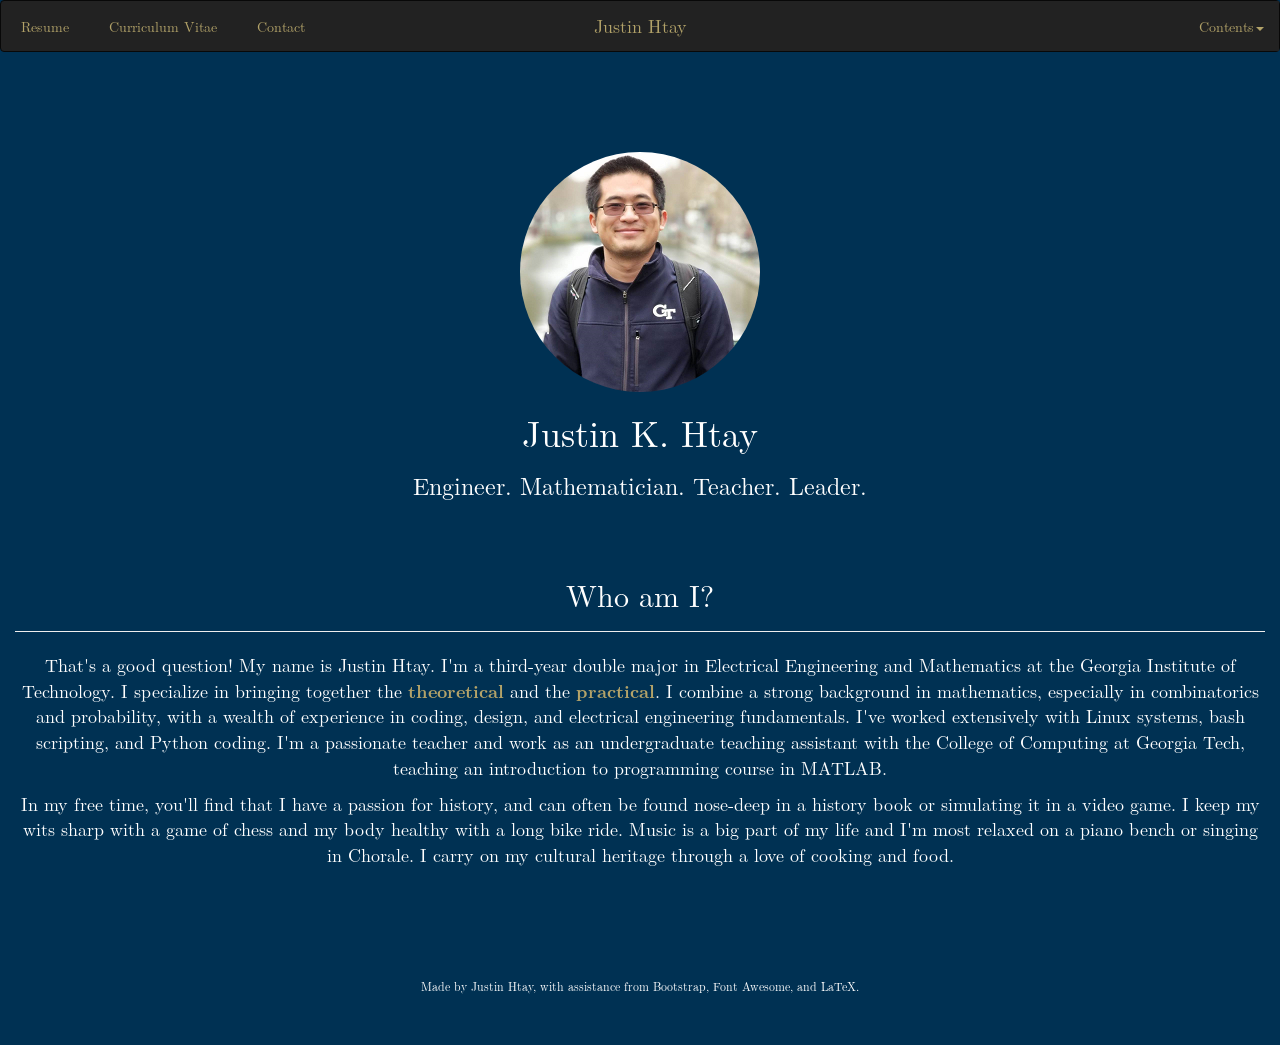
==== index.html @ e87b3625 "Added navigation menu" ====
<!DOCTYPE html>
 <html lang="en">

<head>
    <meta charset="utf-8">
    <title>Justin Htay</title>    
    
    <!-- Load Bootstrap -->
    <!-- Latest compiled and minified CSS -->
    <link rel="stylesheet" href="https://maxcdn.bootstrapcdn.com/bootstrap/3.3.7/css/bootstrap.min.css">
    
    <!-- jQuery library -->
    <script src="https://ajax.googleapis.com/ajax/libs/jquery/3.3.1/jquery.min.js"></script>
    
    <!-- Latest compiled JavaScript -->
    <script src="https://maxcdn.bootstrapcdn.com/bootstrap/3.3.7/js/bootstrap.min.js"></script>
    
    <!-- LaTeX fonts -->
    <link rel="stylesheet" type="text/css" href="./resources/css/font.css">

    <!-- CSS stylings -->
    <link rel="stylesheet" type="text/css" href="./resources/css/styles.css">
    
    <!-- Font Awesome-->
    <link rel="stylesheet" href="https://use.fontawesome.com/releases/v5.2.0/css/all.css" integrity="sha384-hWVjflwFxL6sNzntih27bfxkr27PmbbK/iSvJ+a4+0owXq79v+lsFkW54bOGbiDQ" crossorigin="anonymous">


</head>

<body>
    <!-- Navbar -->
    <nav class="navbar navbar-inverse">
        <div class="container-fluid-nav">
            <div class="navbar-header">
                <a target="_blank" class="navbar-brand">Justin Htay</a>
                <ul class="nav navbar-nav navbar-left list-inline">
                    <li><a target="_blank" class="navtext" href="./resources/files/Justin_Htay_Resume.pdf">Resume</a></li>
                    <li><a target="_blank" class="navtext" href="./resources/files/Justin_Htay_CV.pdf">Curriculum Vitae</a></li>
                    <li><a target="_blank" class="navtext" href="mailto:justinhtay@gmail.com">Contact</a></li>
                </ul> 
            </div>
            <!--
            <ul class="nav navbar-nav navbar-right list-inline">
                <li><a target="_blank" class="navtext" href="https://linkedin.com/in/justinhtay"><i class="fab fa-linkedin fa-lg" style="color: #0077B5"></i></a></li>
                <li><a target="_blank" class="navtext" href="https://github.com/justinhtay"><i class="fab fa-github-square fa-lg"></i></a></li>
            </ul> 
            -->
            <div class="collapse navbar-collapse navbar-right">
                <ul class="nav navbar-nav">
                    <li class="dropdown">
                        <a style="color:#B3A369; background-color: #222;" class="dropdown-toggle menu-text" data-toggle="dropdown" role="button" aria-haspopup="true" aria-expanded="false">Contents<span class="caret"></span></a>
                        <ul class="dropdown-menu menu-text" id="menu">
                            <li><a ref="#intro" data-toggle="collapse" data-target="menu">About Me</a></li>
                        </ul>
                    </li>
                </ul>
            </div>
        </div>
    </nav>

    <!-- Header -->
    <div class="container-fluid header text-center" id="top">
        <img src="./resources/images/justinHtay.png" class="img-responsive img-circle" style="display:inline" alt="profilePic" />
        <h1>Justin K. Htay</h1>
        <h3>Engineer. Mathematician. Teacher. Leader.</h3>
    </div>

    <div class="container-fluid intro text-center resume-section" id="intro">
        <h2>Who am I?</h2>
        <hr/>
        <p>
        That's a good question! My name is Justin Htay. I'm a third-year double major in Electrical Engineering and Mathematics at the Georgia Institute of Technology. I specialize in bringing together the <b>theoretical</b> and the <b>practical</b>. I combine a strong background in mathematics, especially in combinatorics and probability, with a wealth of experience in coding, design, and electrical engineering fundamentals. I've worked extensively with Linux systems, bash scripting, and Python coding. I'm a passionate teacher and work as an undergraduate teaching assistant with the College of Computing at Georgia Tech, teaching an introduction to programming course in MATLAB.
        </p>
        <p>
            In my free time, you'll find that I have a passion for history, and can often be found nose-deep in a history book or simulating it in a video game. I keep my wits sharp with a game of chess and my body healthy with a long bike ride. Music is a big part of my life and I'm most relaxed on a piano bench or singing in Chorale. I carry on my cultural heritage through a love of cooking and food. 
        </p>
    </div>

    <!-- Work Experience -->
    <!--
    <div class="container-fluid text-center resume-section color-2">
        <h2> Where have I worked? </h2>
        <hr/>
        <div class="row">
            <div class="col-md-4">
                <img src="./resources/images/GTRI.png" class="img-responsive" style="display:inline" alt="GTRIpic" />
            </div>
            <div class="col-md-4">
                <img src="./resources/images/GT.png" class="img-responsive" style="display:inline" alt="GTpic" />
            </div>
        </div>
    </div>
    --> 
    <!-- Footer -->
    <div class="container-fluid footer">
       <footer class="container-fluid content text-center small">
           Made by Justin Htay, with assistance from Bootstrap, Font Awesome, and LaTeX.
       </footer>
    </div>

</body>

</html>
---- resources/css/font.css ----
@font-face {
    font-family: "Latin Modern";
    src: url(fonts/lmroman10-italic.otf);
    font-style: italic, oblique;
}
@font-face {
    font-family: "Latin Modern";
    src: url(fonts/lmroman10-bolditalic.otf);
    font-weight: bold;
    font-style: italic, oblique;
}
@font-face {
    font-family: "Latin Modern";
    src: url(fonts/lmroman10-regular.otf);
    font-style: normal;
}
@font-face {
    font-family: "Latin Modern";
    src: url(fonts/lmroman10-bold.otf);
    font-weight: bold;
    font-style: normal;
}
body {
    font-family: "Latin Modern";
    font-style: normal;
}
---- resources/css/styles.css ----
html {
    overflow-y: scroll;
}

body {
    color: white;
    background-color: #003153; /*Prussian Blue*/
}
p {
    font-size: 18px;
}
b {
    color: #B3A369; /*Tech Gold*/
}

.nav.navbar-nav.navbar-left li a {
    color: #B3A369; /*Tech Gold*/
}
.navbar-inverse .navbar-brand {
    color: #B3A369; /*Tech Gold*/
}
.navbar-inverse {
    margin-bottom: 100px;
}
.navbar-brand {
    position: absolute;
    width: 100%;
    left: 0;
    text-align: center;
    margin: 0 auto;
}
.menu-text,
.menu-text > span,
.menu-text > li > a {
    color: #B3A369; /*Tech Gold*/
    background-color: #222;
}
.menu-text > li > a:hover {
    color: #B3A369; /*Tech Gold*/
    background-color: #222;
    text-shadow:2px 2px 20px white;
}
.footer {
   margin:50px;
}
.header {
   margin:50px;
}
.resume-section {
    margin-bottom:100px;
}
.color-1 {
    background-color:#003153;
}
.color-2 {
    background-color:#6a4899;
}
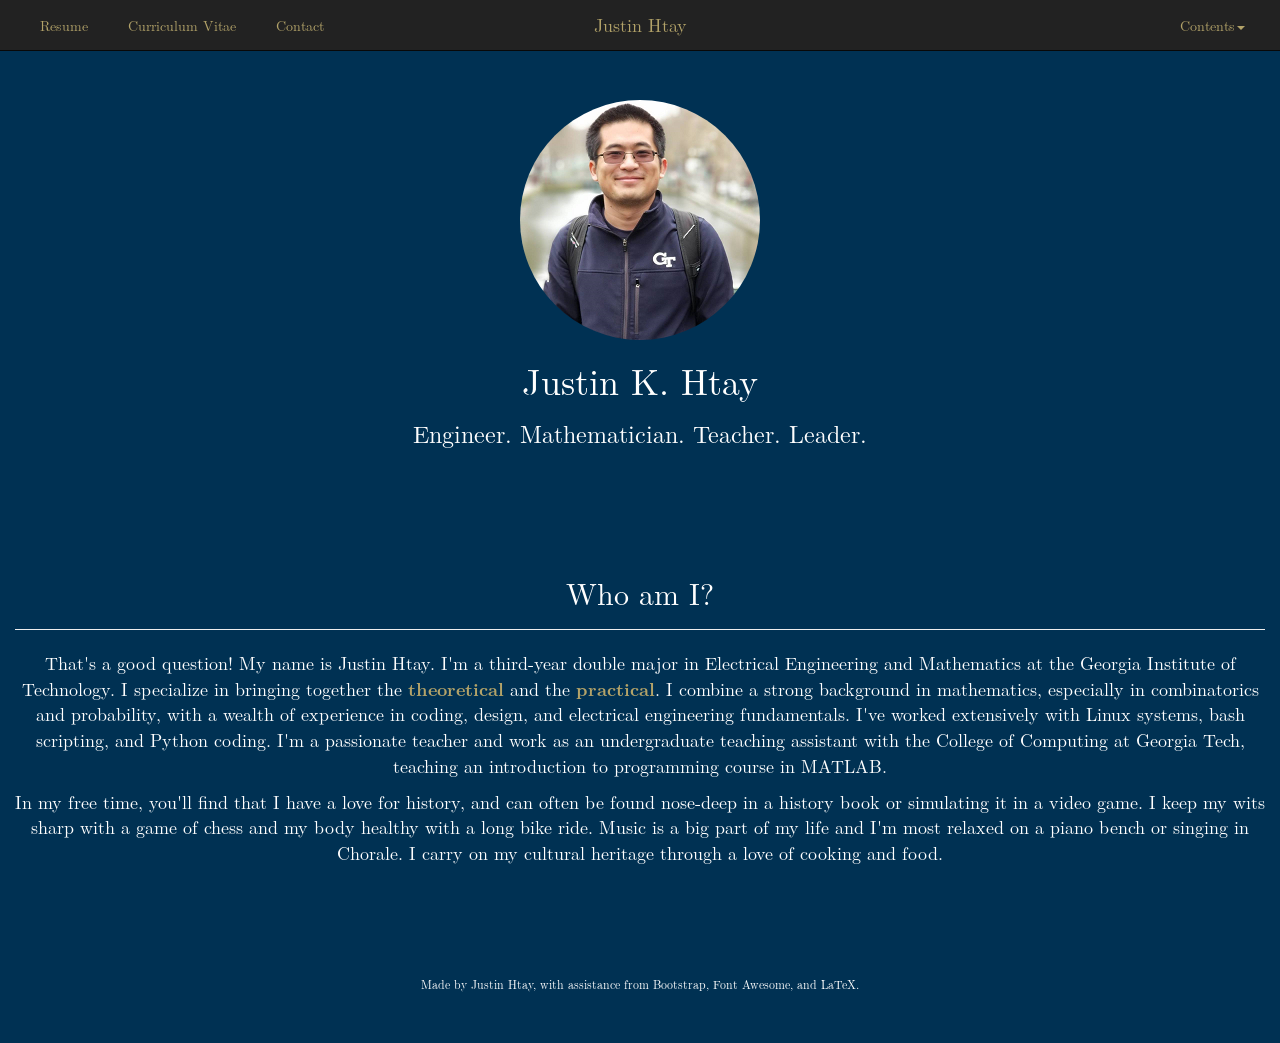
==== commit 418248f6: "Fixed alignment" ====
--- a/index.html
+++ b/index.html
@@ -29,11 +29,11 @@
 
 <body>
     <!-- Navbar -->
-    <nav class="navbar navbar-inverse">
+    <nav class="navbar-fixed-top navbar navbar-inverse">
         <div class="container-fluid-nav">
             <div class="navbar-header">
                 <a target="_blank" class="navbar-brand">Justin Htay</a>
-                <ul class="nav navbar-nav navbar-left list-inline">
+                <ul class="nav navbar-nav navbar-left list-inline" style="margin-left:20px;">
                     <li><a target="_blank" class="navtext" href="./resources/files/Justin_Htay_Resume.pdf">Resume</a></li>
                     <li><a target="_blank" class="navtext" href="./resources/files/Justin_Htay_CV.pdf">Curriculum Vitae</a></li>
                     <li><a target="_blank" class="navtext" href="mailto:justinhtay@gmail.com">Contact</a></li>
@@ -45,11 +45,11 @@
                 <li><a target="_blank" class="navtext" href="https://github.com/justinhtay"><i class="fab fa-github-square fa-lg"></i></a></li>
             </ul> 
             -->
-            <div class="collapse navbar-collapse navbar-right">
+            <div class="collapse navbar-collapse navbar-right" style="margin-right:20px;">
                 <ul class="nav navbar-nav">
                     <li class="dropdown">
                         <a style="color:#B3A369; background-color: #222;" class="dropdown-toggle menu-text" data-toggle="dropdown" role="button" aria-haspopup="true" aria-expanded="false">Contents<span class="caret"></span></a>
-                        <ul class="dropdown-menu menu-text" id="menu">
+                        <ul class="dropdown-menu-left dropdown-menu menu-text" id="menu">
                             <li><a ref="#intro" data-toggle="collapse" data-target="menu">About Me</a></li>
                         </ul>
                     </li>
@@ -72,7 +72,7 @@
         That's a good question! My name is Justin Htay. I'm a third-year double major in Electrical Engineering and Mathematics at the Georgia Institute of Technology. I specialize in bringing together the <b>theoretical</b> and the <b>practical</b>. I combine a strong background in mathematics, especially in combinatorics and probability, with a wealth of experience in coding, design, and electrical engineering fundamentals. I've worked extensively with Linux systems, bash scripting, and Python coding. I'm a passionate teacher and work as an undergraduate teaching assistant with the College of Computing at Georgia Tech, teaching an introduction to programming course in MATLAB.
         </p>
         <p>
-            In my free time, you'll find that I have a passion for history, and can often be found nose-deep in a history book or simulating it in a video game. I keep my wits sharp with a game of chess and my body healthy with a long bike ride. Music is a big part of my life and I'm most relaxed on a piano bench or singing in Chorale. I carry on my cultural heritage through a love of cooking and food. 
+            In my free time, you'll find that I have a love for history, and can often be found nose-deep in a history book or simulating it in a video game. I keep my wits sharp with a game of chess and my body healthy with a long bike ride. Music is a big part of my life and I'm most relaxed on a piano bench or singing in Chorale. I carry on my cultural heritage through a love of cooking and food. 
         </p>
     </div>
 
--- a/resources/css/styles.css
+++ b/resources/css/styles.css
@@ -1,7 +1,3 @@
-html {
-    overflow-y: scroll;
-}
-
 body {
     color: white;
     background-color: #003153; /*Prussian Blue*/
@@ -12,15 +8,11 @@
 b {
     color: #B3A369; /*Tech Gold*/
 }
-
 .nav.navbar-nav.navbar-left li a {
     color: #B3A369; /*Tech Gold*/
 }
 .navbar-inverse .navbar-brand {
     color: #B3A369; /*Tech Gold*/
-}
-.navbar-inverse {
-    margin-bottom: 100px;
 }
 .navbar-brand {
     position: absolute;
@@ -44,7 +36,7 @@
    margin:50px;
 }
 .header {
-   margin:50px;
+   margin:100px;
 }
 .resume-section {
     margin-bottom:100px;
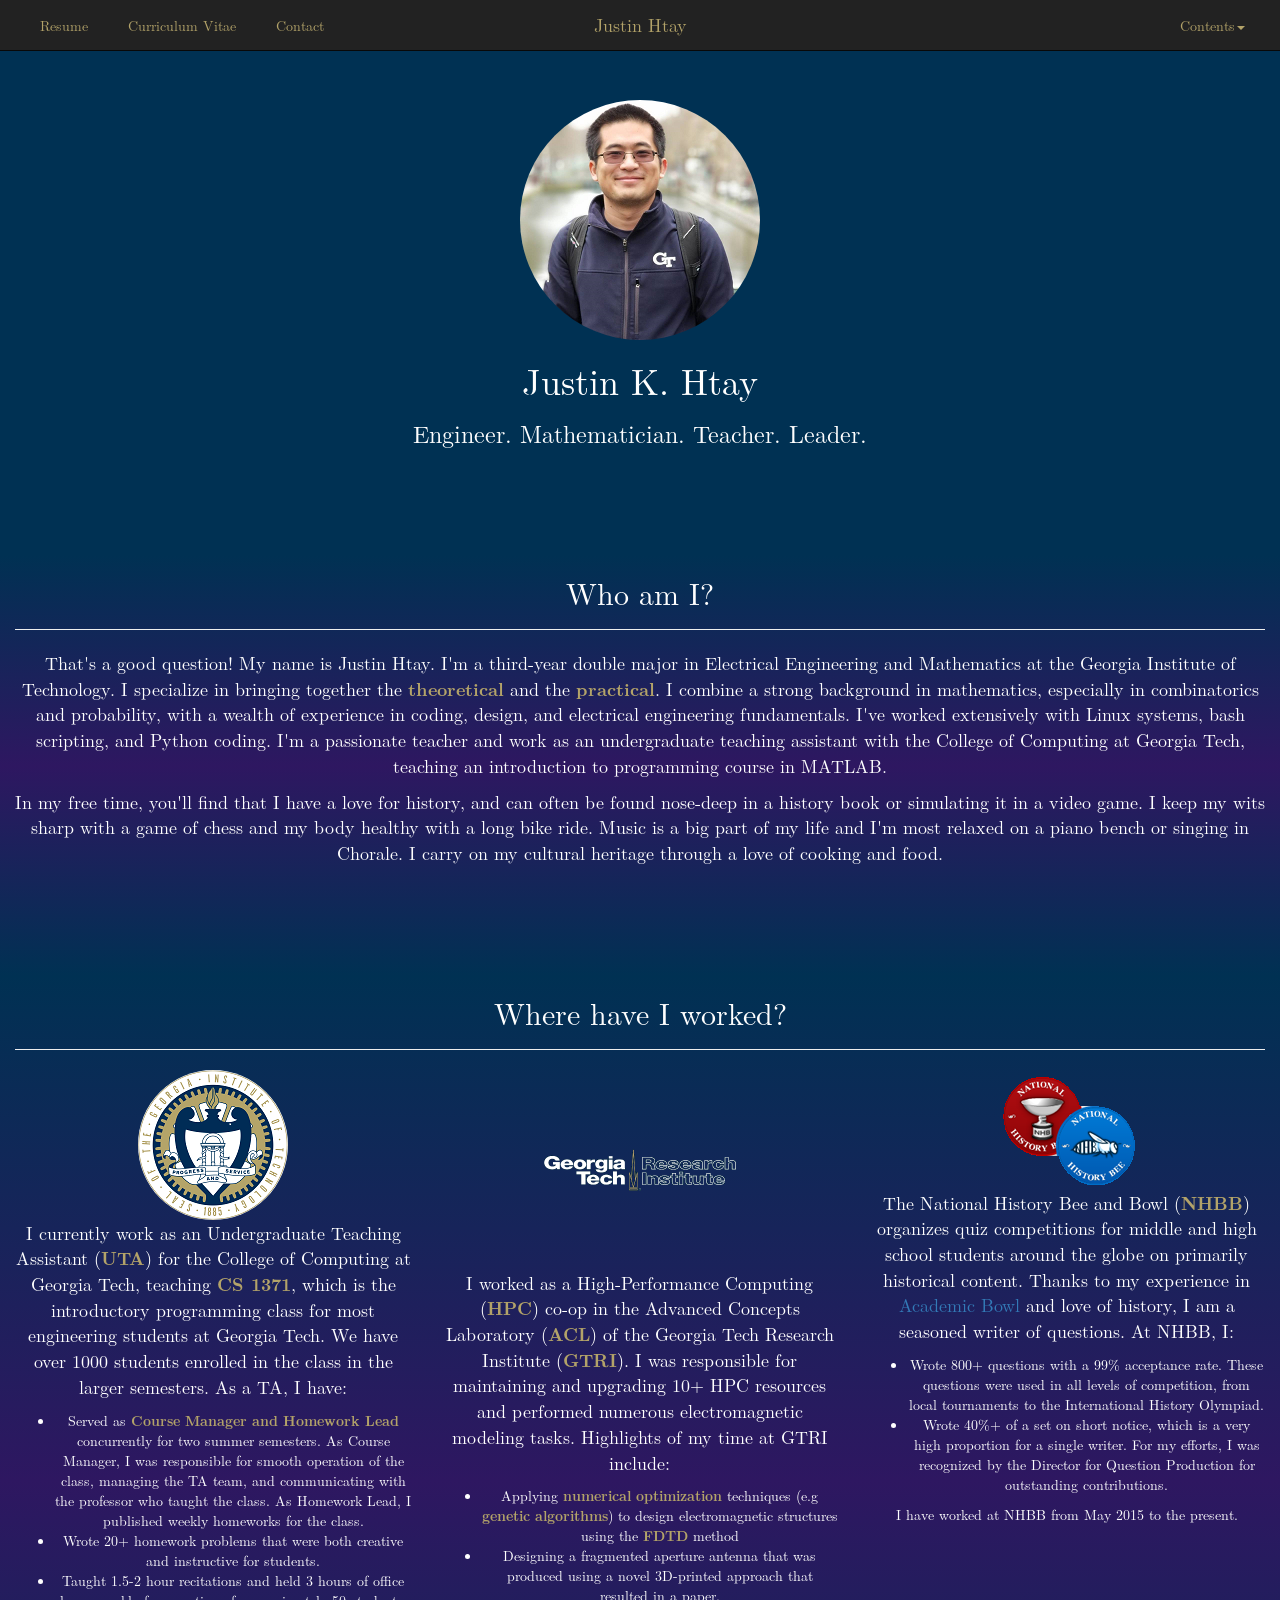
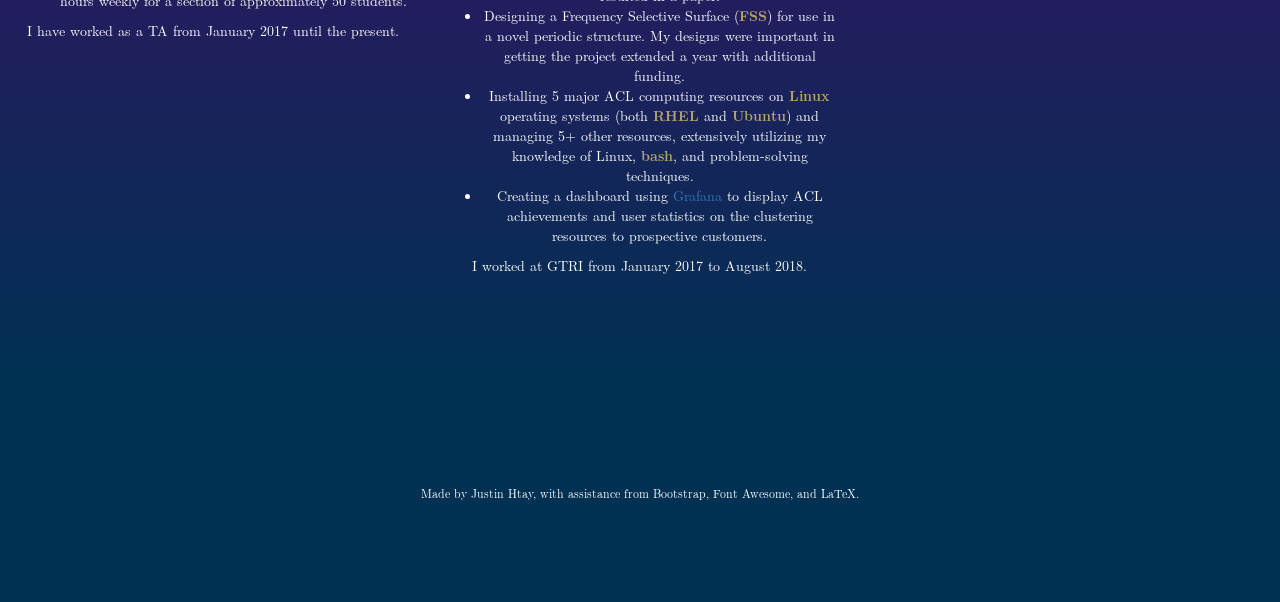
==== commit 5cca3764: "Added jobs" ====
--- a/index.html
+++ b/index.html
@@ -59,13 +59,15 @@
     </nav>
 
     <!-- Header -->
-    <div class="container-fluid header text-center" id="top">
+    <div class="container-fluid header text-center color-0" id="top">
         <img src="./resources/images/justinHtay.png" class="img-responsive img-circle" style="display:inline" alt="profilePic" />
         <h1>Justin K. Htay</h1>
         <h3>Engineer. Mathematician. Teacher. Leader.</h3>
     </div>
 
-    <div class="container-fluid intro text-center resume-section" id="intro">
+	<!-- About Me -->
+	
+    <div class="container-fluid intro text-center resume-section color-1" id="intro">
         <h2>Who am I?</h2>
         <hr/>
         <p>
@@ -77,20 +79,64 @@
     </div>
 
     <!-- Work Experience -->
-    <!--
+    
     <div class="container-fluid text-center resume-section color-2">
         <h2> Where have I worked? </h2>
         <hr/>
         <div class="row">
             <div class="col-md-4">
-                <img src="./resources/images/GTRI.png" class="img-responsive" style="display:inline" alt="GTRIpic" />
+                <a href="#TA" data-toggle="collapse">
+                    <img class="img-circle img-responsive" src="./resources/images/GT.png" class="img-responsive" style="display:inline" alt="GTpic" />
+                </a>
+                <div id="TA" class="in collapse">
+                    <p> 
+                    I currently work as an Undergraduate Teaching Assistant (<b>UTA</b>) for the College of Computing at Georgia Tech, teaching <b>CS 1371</b>, which is the introductory programming class for most engineering students at Georgia Tech. We have over 1000 students enrolled in the class in the larger semesters. As a TA, I have:
+                        <ul>
+                            <li>Served as <b>Course Manager and Homework Lead</b> concurrently for two summer semesters. As Course Manager, I was responsible for smooth operation of the class, managing the TA team, and communicating with the professor who taught the class. As Homework Lead, I published weekly homeworks for the class.</li>
+                            <li>Wrote 20+ homework problems that were both creative and instructive for students.</li>
+                            <li>Taught 1.5-2 hour recitations and held 3 hours of office hours weekly for a section of approximately 50 students.</li>
+                        </ul>
+                    I have worked as a TA from January 2017 until the present.
+                    </p>
+                </div>
             </div>
             <div class="col-md-4">
-                <img src="./resources/images/GT.png" class="img-responsive" style="display:inline" alt="GTpic" />
+                <a href="#GTRI" data-toggle="collapse">
+                    <img src="./resources/images/GTRI.png" class="img-responsive" style="display:inline" alt="GTRIpic" />
+                </a>
+                <div id="GTRI" class="in collapse">
+                    <p>
+                    I worked as a High-Performance Computing (<b>HPC</b>) co-op in the Advanced Concepts Laboratory (<b>ACL</b>) of the Georgia Tech Research Institute (<b>GTRI</b>). I was responsible for maintaining and upgrading 10+ HPC resources and performed numerous electromagnetic modeling tasks. Highlights of my time at GTRI include:
+                        <ul>
+                            <li>Applying <b>numerical optimization</b> techniques (e.g <b>genetic algorithms</b>) to design electromagnetic structures using the <b>FDTD</b> method</li>
+                            <li>Designing a fragmented aperture antenna that was produced using a novel 3D-printed approach that resulted in a paper.</li>
+                            <li>Designing a Frequency Selective Surface (<b>FSS</b>) for use in a novel periodic structure. My designs were important in getting the project extended a year with additional funding.</li>
+                            <li>Installing 5 major ACL computing resources on <b>Linux</b> operating systems (both <b>RHEL</b> and <b>Ubuntu</b>) and managing 5+ other resources, extensively utilizing my knowledge of Linux, <b>bash</b>, and problem-solving techniques.</li>
+                            <li>Creating a dashboard using <a href="https://grafana.com">Grafana</a> to display ACL achievements and user statistics on the clustering resources to prospective customers.</li>
+                        </ul>
+                    I worked at GTRI from January 2017 to August 2018.
+                    </p>
+                </div>
+            </div>
+            <div class="col-md-4">
+                <a href="#NHBB" data-toggle="collapse">
+                    <img class="img-rounded img-responsive" src="./resources/images/NHBB.png" class="img-responsive" style="display:inline" alt="NHBBpic" />
+                </a>
+                <div id="NHBB" class="in collapse">
+                    <p>
+                    The National History Bee and Bowl (<b>NHBB</b>) organizes quiz competitions for middle and high school students around the globe on primarily historical content. Thanks to my experience in <a href="#">Academic Bowl</a> and love of history, I am a seasoned writer of questions. At NHBB, I:
+                        <ul>
+                            <li>Wrote 800+ questions with a 99% acceptance rate. These questions were used in all levels of competition, from local tournaments to the International History Olympiad.</li>
+                            <li>Wrote 40%+ of a set on short notice, which is a very high proportion for a single writer. For my efforts, I was recognized by the Director for Question Production for outstanding contributions.</li>
+                        </ul>
+                    I have worked at NHBB from May 2015 to the present.
+                    </p>
+                </div>
             </div>
         </div>
     </div>
-    --> 
+    
+	
     <!-- Footer -->
     <div class="container-fluid footer">
        <footer class="container-fluid content text-center small">
--- a/resources/css/styles.css
+++ b/resources/css/styles.css
@@ -2,6 +2,7 @@
     color: white;
     background-color: #003153; /*Prussian Blue*/
 }
+
 p {
     font-size: 18px;
 }
@@ -33,17 +34,22 @@
     text-shadow:2px 2px 20px white;
 }
 .footer {
-   margin:50px;
+   padding: 100px;
 }
 .header {
-   margin:100px;
+   padding: 100px 100px 100px 100px;
 }
 .resume-section {
-    margin-bottom:100px;
+    padding-bottom:100px;
 }
 .color-1 {
-    background-color:#003153;
+    /*background-color:#2E1760;*/
+/*	background: linear-gradient(#17245A,#2E1761,#17245A);*/
+	background: linear-gradient(#003153,#2E1761,#003153);
 }
 .color-2 {
-    background-color:#6a4899;
+    /*background-color:#003153;*/
+/*	background: linear-gradient(#17245A,#003153,#17245A);*/
+	background: linear-gradient(#003153,#2E1761,#003153);
+
 }
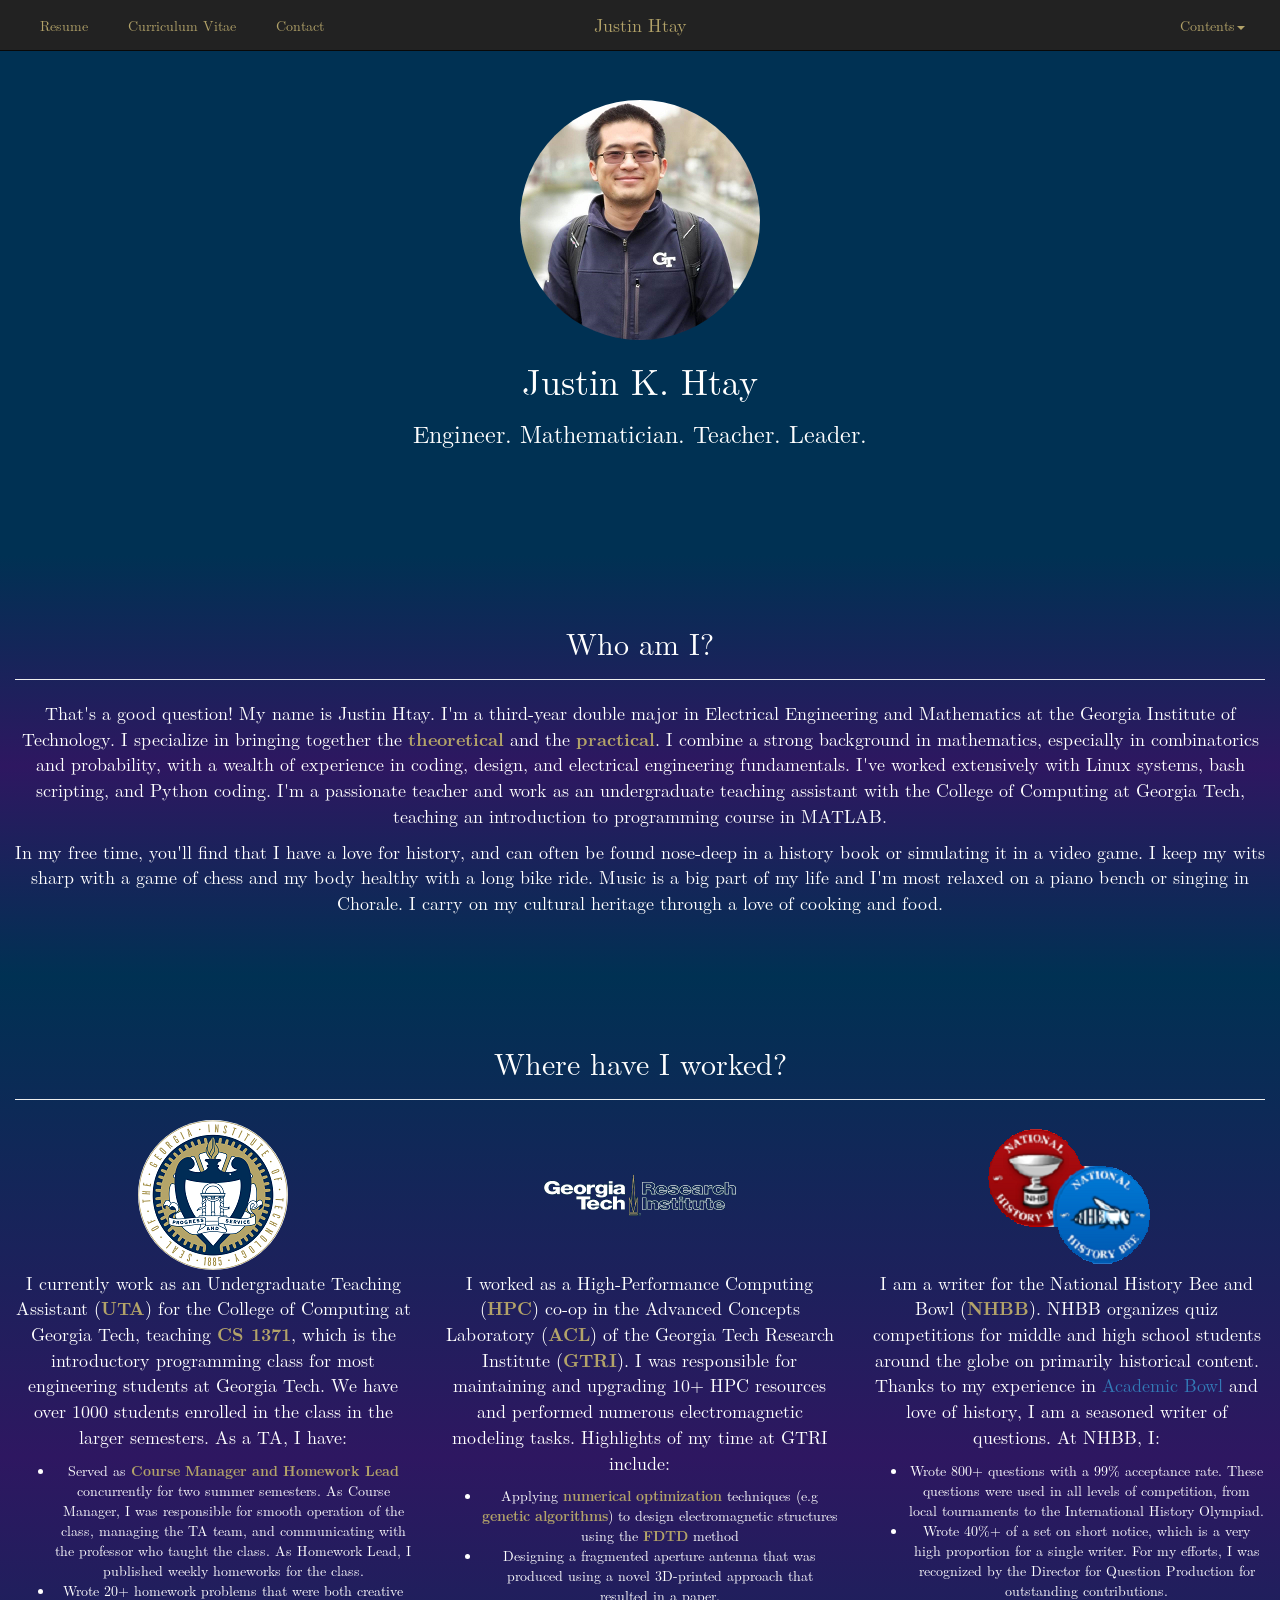
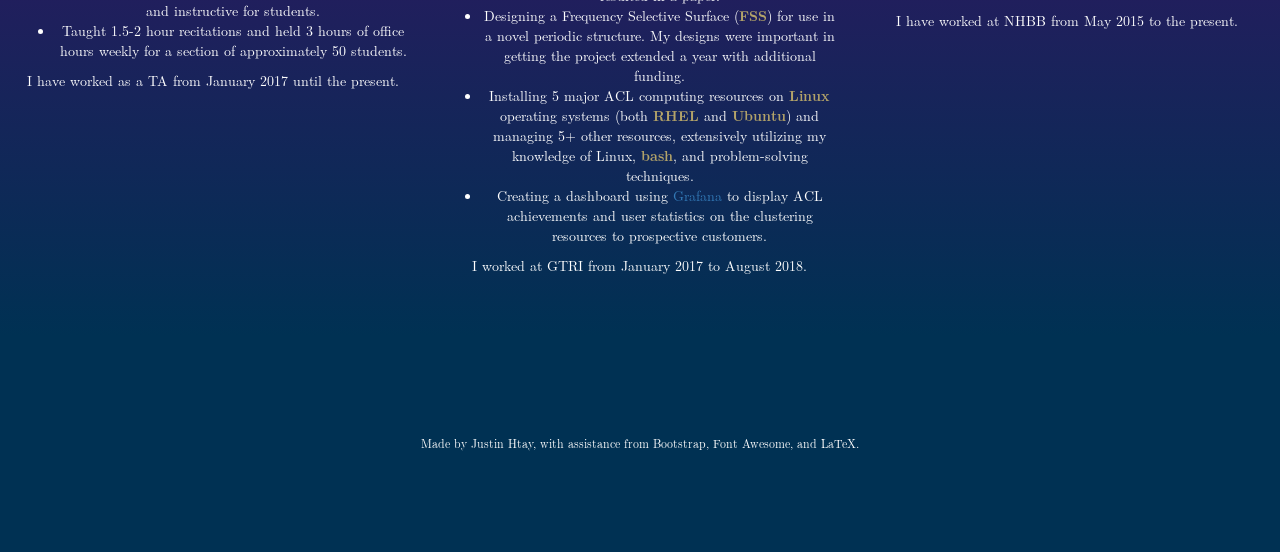
==== commit bfd17773: "Work" ====
--- a/index.html
+++ b/index.html
@@ -2,7 +2,9 @@
  <html lang="en">
 
 <head>
-    <meta charset="utf-8">
+    <meta charset="utf-8" />
+    <meta name="viewport" content="width=device-width, initial-scale=1" />
+    
     <title>Justin Htay</title>    
     
     <!-- Load Bootstrap -->
@@ -50,7 +52,8 @@
                     <li class="dropdown">
                         <a style="color:#B3A369; background-color: #222;" class="dropdown-toggle menu-text" data-toggle="dropdown" role="button" aria-haspopup="true" aria-expanded="false">Contents<span class="caret"></span></a>
                         <ul class="dropdown-menu-left dropdown-menu menu-text" id="menu">
-                            <li><a ref="#intro" data-toggle="collapse" data-target="menu">About Me</a></li>
+                            <li><a href="#intro" data-toggle="collapse" data-target="menu">About Me</a></li>
+                            <li><a href="#jobs" data-toggle="collapse" data-target="menu">Work Experience</a></li>
                         </ul>
                     </li>
                 </ul>
@@ -80,13 +83,15 @@
 
     <!-- Work Experience -->
     
-    <div class="container-fluid text-center resume-section color-2">
+    <div class="container-fluid text-center resume-section color-2" id="jobs">
         <h2> Where have I worked? </h2>
         <hr/>
+        
+        <!-- Images -->
         <div class="row">
             <div class="col-md-4">
                 <a href="#TA" data-toggle="collapse">
-                    <img class="img-circle img-responsive" src="./resources/images/GT.png" class="img-responsive" style="display:inline" alt="GTpic" />
+                    <img class="img-circle img-responsive" src="./resources/images/GT.png" alt="GTpic" />
                 </a>
                 <div id="TA" class="in collapse">
                     <p> 
@@ -102,7 +107,7 @@
             </div>
             <div class="col-md-4">
                 <a href="#GTRI" data-toggle="collapse">
-                    <img src="./resources/images/GTRI.png" class="img-responsive" style="display:inline" alt="GTRIpic" />
+                    <img src="./resources/images/GTRI-1.png" class="img-responsive" alt="GTRIpic" />
                 </a>
                 <div id="GTRI" class="in collapse">
                     <p>
@@ -120,11 +125,11 @@
             </div>
             <div class="col-md-4">
                 <a href="#NHBB" data-toggle="collapse">
-                    <img class="img-rounded img-responsive" src="./resources/images/NHBB.png" class="img-responsive" style="display:inline" alt="NHBBpic" />
+                    <img class="img-rounded img-responsive" src="./resources/images/NHBB-1.png" alt="NHBBpic" />
                 </a>
                 <div id="NHBB" class="in collapse">
                     <p>
-                    The National History Bee and Bowl (<b>NHBB</b>) organizes quiz competitions for middle and high school students around the globe on primarily historical content. Thanks to my experience in <a href="#">Academic Bowl</a> and love of history, I am a seasoned writer of questions. At NHBB, I:
+                    I am a writer for the National History Bee and Bowl (<b>NHBB</b>). NHBB organizes quiz competitions for middle and high school students around the globe on primarily historical content. Thanks to my experience in <a href="#">Academic Bowl</a> and love of history, I am a seasoned writer of questions. At NHBB, I:
                         <ul>
                             <li>Wrote 800+ questions with a 99% acceptance rate. These questions were used in all levels of competition, from local tournaments to the International History Olympiad.</li>
                             <li>Wrote 40%+ of a set on short notice, which is a very high proportion for a single writer. For my efforts, I was recognized by the Director for Question Production for outstanding contributions.</li>
@@ -134,6 +139,51 @@
                 </div>
             </div>
         </div>
+
+        <!--
+        <div class="row">
+            <div class="col-md-4">
+                <div id="TA" class="in collapse">
+                    <p> 
+                    I currently work as an Undergraduate Teaching Assistant (<b>UTA</b>) for the College of Computing at Georgia Tech, teaching <b>CS 1371</b>, which is the introductory programming class for most engineering students at Georgia Tech. We have over 1000 students enrolled in the class in the larger semesters. As a TA, I have:
+                        <ul>
+                            <li>Served as <b>Course Manager and Homework Lead</b> concurrently for two summer semesters. As Course Manager, I was responsible for smooth operation of the class, managing the TA team, and communicating with the professor who taught the class. As Homework Lead, I published weekly homeworks for the class.</li>
+                            <li>Wrote 20+ homework problems that were both creative and instructive for students.</li>
+                            <li>Taught 1.5-2 hour recitations and held 3 hours of office hours weekly for a section of approximately 50 students.</li>
+                        </ul>
+                    I have worked as a TA from January 2017 until the present.
+                    </p>
+                </div>
+            </div>
+            <div class="col-md-4">
+                <div id="GTRI" class="in collapse">
+                    <p>
+                    I worked as a High-Performance Computing (<b>HPC</b>) co-op in the Advanced Concepts Laboratory (<b>ACL</b>) of the Georgia Tech Research Institute (<b>GTRI</b>). I was responsible for maintaining and upgrading 10+ HPC resources and performed numerous electromagnetic modeling tasks. Highlights of my time at GTRI include:
+                        <ul>
+                            <li>Applying <b>numerical optimization</b> techniques (e.g <b>genetic algorithms</b>) to design electromagnetic structures using the <b>FDTD</b> method</li>
+                            <li>Designing a fragmented aperture antenna that was produced using a novel 3D-printed approach that resulted in a paper.</li>
+                            <li>Designing a Frequency Selective Surface (<b>FSS</b>) for use in a novel periodic structure. My designs were important in getting the project extended a year with additional funding.</li>
+                            <li>Installing 5 major ACL computing resources on <b>Linux</b> operating systems (both <b>RHEL</b> and <b>Ubuntu</b>) and managing 5+ other resources, extensively utilizing my knowledge of Linux, <b>bash</b>, and problem-solving techniques.</li>
+                            <li>Creating a dashboard using <a href="https://grafana.com">Grafana</a> to display ACL achievements and user statistics on the clustering resources to prospective customers.</li>
+                        </ul>
+                    I worked at GTRI from January 2017 to August 2018.
+                    </p>
+                </div>
+            </div>
+            <div class="col-md-4">
+                <div id="NHBB" class="in collapse">
+                    <p>
+                    I am a writer for the National History Bee and Bowl (<b>NHBB</b>). NHBB organizes quiz competitions for middle and high school students around the globe on primarily historical content. Thanks to my experience in <a href="#">Academic Bowl</a> and love of history, I am a seasoned writer of questions. At NHBB, I:
+                        <ul>
+                            <li>Wrote 800+ questions with a 99% acceptance rate. These questions were used in all levels of competition, from local tournaments to the International History Olympiad.</li>
+                            <li>Wrote 40%+ of a set on short notice, which is a very high proportion for a single writer. For my efforts, I was recognized by the Director for Question Production for outstanding contributions.</li>
+                        </ul>
+                    I have worked at NHBB from May 2015 to the present.
+                    </p>
+                </div>
+            </div>
+        </div>
+        -->
     </div>
     
 	
--- a/resources/css/styles.css
+++ b/resources/css/styles.css
@@ -40,7 +40,8 @@
    padding: 100px 100px 100px 100px;
 }
 .resume-section {
-    padding-bottom:100px;
+    padding-bottom:50px;
+    padding-top:50px;
 }
 .color-1 {
     /*background-color:#2E1760;*/
@@ -53,3 +54,6 @@
 	background: linear-gradient(#003153,#2E1761,#003153);
 
 }
+.img-responsive {
+    display: inline;
+}
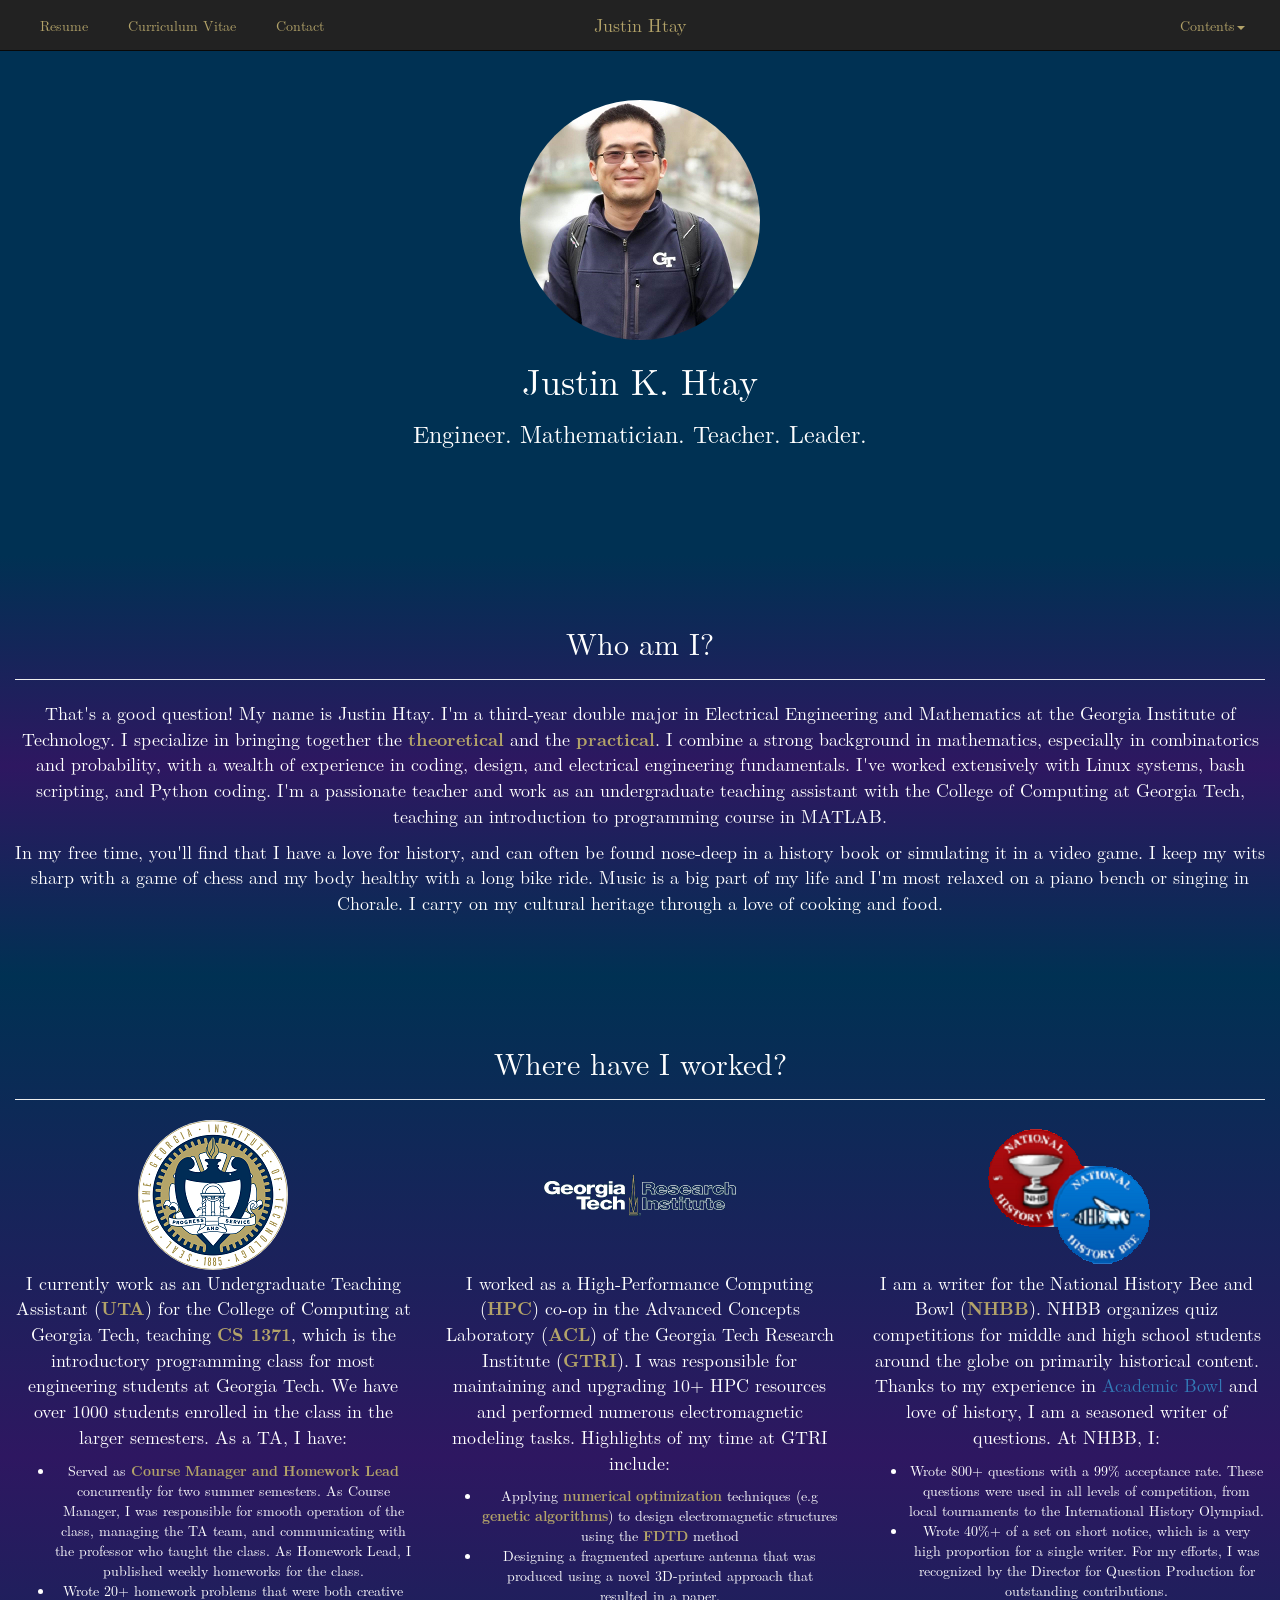
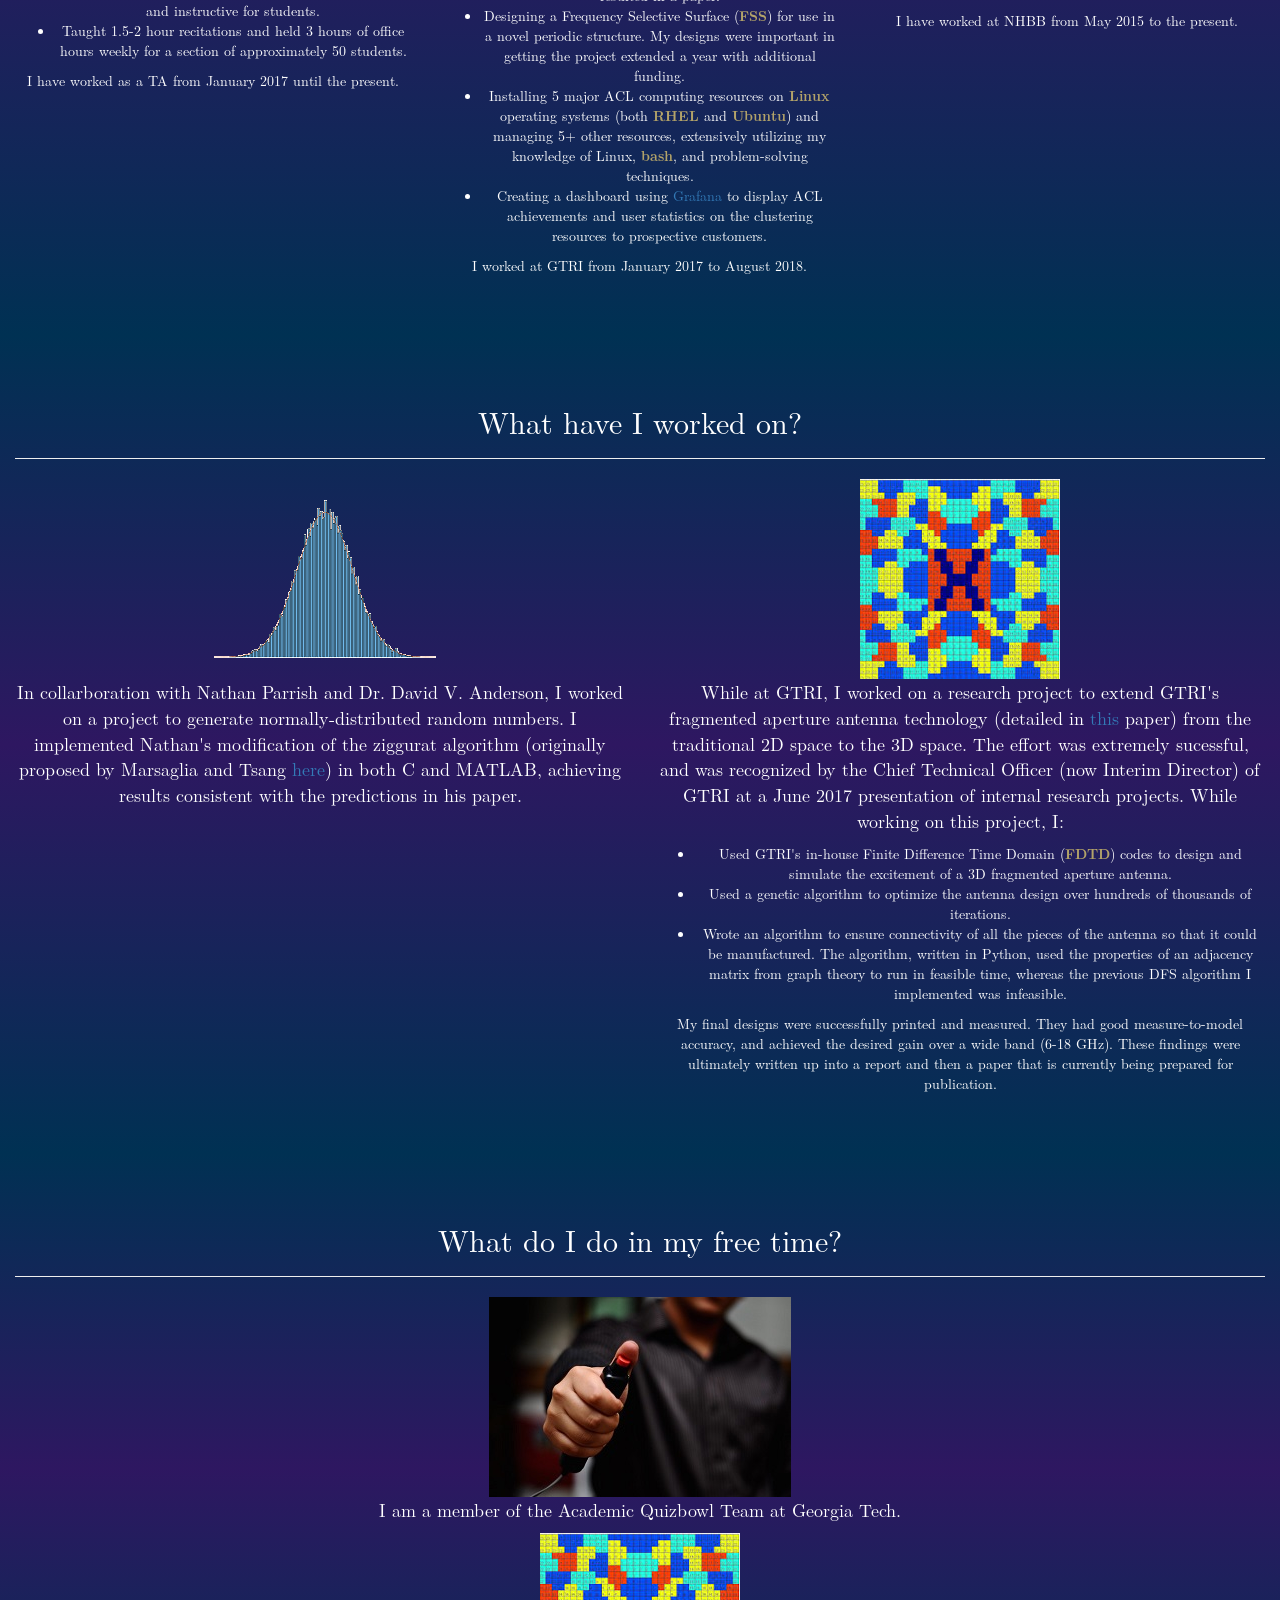
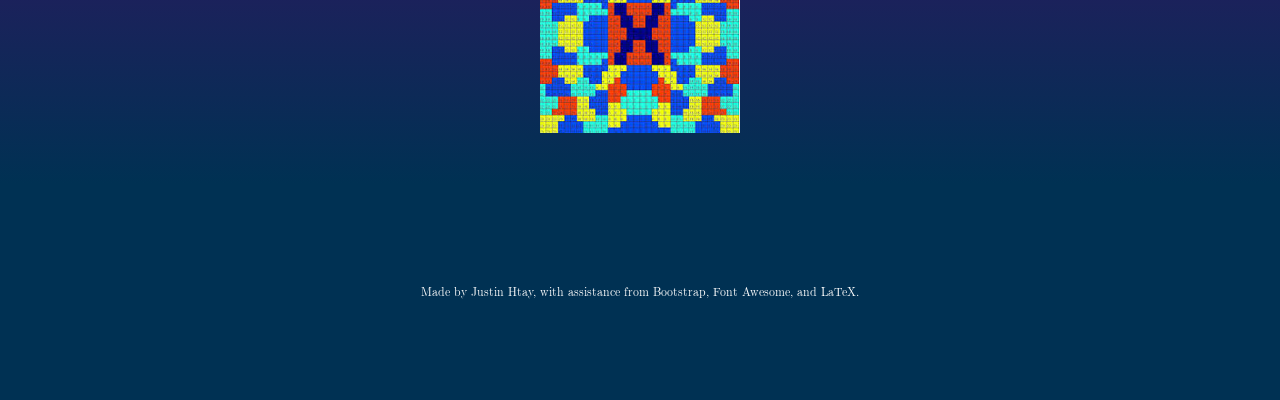
==== commit bb5057a8: "added projects" ====
--- a/index.html
+++ b/index.html
@@ -54,6 +54,8 @@
                         <ul class="dropdown-menu-left dropdown-menu menu-text" id="menu">
                             <li><a href="#intro" data-toggle="collapse" data-target="menu">About Me</a></li>
                             <li><a href="#jobs" data-toggle="collapse" data-target="menu">Work Experience</a></li>
+                            <li><a href="#projects" data-toggle="collapse" data-target="menu">Projects</a></li>
+                            <li><a href="#ec" data-toggle="collapse" data-target="menu">Activities</a></li>
                         </ul>
                     </li>
                 </ul>
@@ -70,7 +72,7 @@
 
 	<!-- About Me -->
 	
-    <div class="container-fluid intro text-center resume-section color-1" id="intro">
+    <div class="container-fluid intro text-center resume-section " id="intro">
         <h2>Who am I?</h2>
         <hr/>
         <p>
@@ -82,12 +84,9 @@
     </div>
 
     <!-- Work Experience -->
-    
-    <div class="container-fluid text-center resume-section color-2" id="jobs">
+    <div class="container-fluid text-center resume-section " id="jobs">
         <h2> Where have I worked? </h2>
         <hr/>
-        
-        <!-- Images -->
         <div class="row">
             <div class="col-md-4">
                 <a href="#TA" data-toggle="collapse">
@@ -139,54 +138,71 @@
                 </div>
             </div>
         </div>
-
-        <!--
-        <div class="row">
-            <div class="col-md-4">
-                <div id="TA" class="in collapse">
-                    <p> 
-                    I currently work as an Undergraduate Teaching Assistant (<b>UTA</b>) for the College of Computing at Georgia Tech, teaching <b>CS 1371</b>, which is the introductory programming class for most engineering students at Georgia Tech. We have over 1000 students enrolled in the class in the larger semesters. As a TA, I have:
-                        <ul>
-                            <li>Served as <b>Course Manager and Homework Lead</b> concurrently for two summer semesters. As Course Manager, I was responsible for smooth operation of the class, managing the TA team, and communicating with the professor who taught the class. As Homework Lead, I published weekly homeworks for the class.</li>
-                            <li>Wrote 20+ homework problems that were both creative and instructive for students.</li>
-                            <li>Taught 1.5-2 hour recitations and held 3 hours of office hours weekly for a section of approximately 50 students.</li>
-                        </ul>
-                    I have worked as a TA from January 2017 until the present.
-                    </p>
-                </div>
-            </div>
-            <div class="col-md-4">
-                <div id="GTRI" class="in collapse">
-                    <p>
-                    I worked as a High-Performance Computing (<b>HPC</b>) co-op in the Advanced Concepts Laboratory (<b>ACL</b>) of the Georgia Tech Research Institute (<b>GTRI</b>). I was responsible for maintaining and upgrading 10+ HPC resources and performed numerous electromagnetic modeling tasks. Highlights of my time at GTRI include:
-                        <ul>
-                            <li>Applying <b>numerical optimization</b> techniques (e.g <b>genetic algorithms</b>) to design electromagnetic structures using the <b>FDTD</b> method</li>
-                            <li>Designing a fragmented aperture antenna that was produced using a novel 3D-printed approach that resulted in a paper.</li>
-                            <li>Designing a Frequency Selective Surface (<b>FSS</b>) for use in a novel periodic structure. My designs were important in getting the project extended a year with additional funding.</li>
-                            <li>Installing 5 major ACL computing resources on <b>Linux</b> operating systems (both <b>RHEL</b> and <b>Ubuntu</b>) and managing 5+ other resources, extensively utilizing my knowledge of Linux, <b>bash</b>, and problem-solving techniques.</li>
-                            <li>Creating a dashboard using <a href="https://grafana.com">Grafana</a> to display ACL achievements and user statistics on the clustering resources to prospective customers.</li>
-                        </ul>
-                    I worked at GTRI from January 2017 to August 2018.
-                    </p>
-                </div>
-            </div>
-            <div class="col-md-4">
-                <div id="NHBB" class="in collapse">
-                    <p>
-                    I am a writer for the National History Bee and Bowl (<b>NHBB</b>). NHBB organizes quiz competitions for middle and high school students around the globe on primarily historical content. Thanks to my experience in <a href="#">Academic Bowl</a> and love of history, I am a seasoned writer of questions. At NHBB, I:
-                        <ul>
-                            <li>Wrote 800+ questions with a 99% acceptance rate. These questions were used in all levels of competition, from local tournaments to the International History Olympiad.</li>
-                            <li>Wrote 40%+ of a set on short notice, which is a very high proportion for a single writer. For my efforts, I was recognized by the Director for Question Production for outstanding contributions.</li>
-                        </ul>
-                    I have worked at NHBB from May 2015 to the present.
-                    </p>
-                </div>
-            </div>
-        </div>
-        -->
-    </div>
-    
-	
+    </div>
+    
+    <!-- Projects/Publications -->
+    <div class="container-fluid text-center resume-section" id="projects">
+        <h2> What have I worked on?</h2>
+        <hr/>
+        <div class="row">
+            <div class="col-md-6">
+                <a href="#ziggurat" data-toggle="collapse">
+                    <img class="img-responsive" src="./resources/images/ziggurat.png" alt="zigguratpic" />
+                </a>
+                <div id="ziggurat" class="in collapse">
+                    <p>
+                    In collarboration with Nathan Parrish and Dr. David V. Anderson, I worked on a project to generate normally-distributed random numbers. I implemented Nathan's modification of the ziggurat algorithm (originally proposed by Marsaglia and Tsang <a href="https://core.ac.uk/download/pdf/6287927.pdf">here</a>) in both C and MATLAB, achieving results consistent with the predictions in his paper.
+                    </p>
+                </div>
+            </div>
+            <div class="col-md-6">
+                <a href="#3DFrag" data-toggle="collapse">
+                    <img class="img-responsive" src="./resources/images/apertureantenna.png" alt="3DFragpic" />
+                </a>
+                <div id="3DFrag" class="in collapse">
+                    <p>
+                    While at GTRI, I worked on a research project to extend GTRI's fragmented aperture antenna technology (detailed in <a href="https://ieeexplore.ieee.org/document/6715421/">this</a> paper) from the traditional 2D space to the 3D space. The effort was extremely sucessful, and was recognized by the Chief Technical Officer (now Interim Director) of GTRI at a June 2017 presentation of internal research projects. While working on this project, I:
+                        <ul>
+                            <li>Used GTRI's in-house Finite Difference Time Domain (<b>FDTD</b>) codes to design and simulate the excitement of a 3D fragmented aperture antenna.</li>
+                            <li>Used a genetic algorithm to optimize the antenna design over hundreds of thousands of iterations.</li>
+                            <li>Wrote an algorithm to ensure connectivity of all the pieces of the antenna so that it could be manufactured. The algorithm, written in Python, used the properties of an adjacency matrix from graph theory to run in feasible time, whereas the previous DFS algorithm I implemented was infeasible.</li>
+                        </ul>
+                        My final designs were successfully printed and measured. They had good measure-to-model accuracy, and achieved the desired gain over a wide band (6-18 GHz). These findings were ultimately written up into a report and then a paper that is currently being prepared for publication.
+                    </p>
+                </div>
+            </div>
+        </div>
+    </div> 
+    
+    <!-- Activities -->
+    <div class="container-fluid text-center resume-section" id="ec">
+        <h2>What do I do in my free time?</h2>
+        <hr/>
+        <div class="row">
+            <div class="col-md-12">
+                <a href="#qb" data-toggle="collapse">
+                    <img class="img-responsive" src="./resources/images/quiz-bowl.jpg" alt="qbpic" />
+                </a>
+                <div id="qb" class="in collapse">
+                    <p>
+                    I am a member of the Academic Quizbowl Team at Georgia Tech.
+                    </p>
+                </div>
+            </div>
+        </div>
+        <div class="row">
+            <div class="col-md-12">
+                <a href="#3DFrag" data-toggle="collapse">
+                    <img class="img-responsive" src="./resources/images/apertureantenna.png" alt="3DFragpic" />
+                </a>
+                <div id="3DFrag" class="in collapse">
+
+                </div>
+            </div>
+
+        </div>
+    </div> 
+    
     <!-- Footer -->
     <div class="container-fluid footer">
        <footer class="container-fluid content text-center small">
--- a/resources/css/styles.css
+++ b/resources/css/styles.css
@@ -42,17 +42,7 @@
 .resume-section {
     padding-bottom:50px;
     padding-top:50px;
-}
-.color-1 {
-    /*background-color:#2E1760;*/
-/*	background: linear-gradient(#17245A,#2E1761,#17245A);*/
-	background: linear-gradient(#003153,#2E1761,#003153);
-}
-.color-2 {
-    /*background-color:#003153;*/
-/*	background: linear-gradient(#17245A,#003153,#17245A);*/
-	background: linear-gradient(#003153,#2E1761,#003153);
-
+    background: linear-gradient(#003153,#2E1761,#003153);
 }
 .img-responsive {
     display: inline;
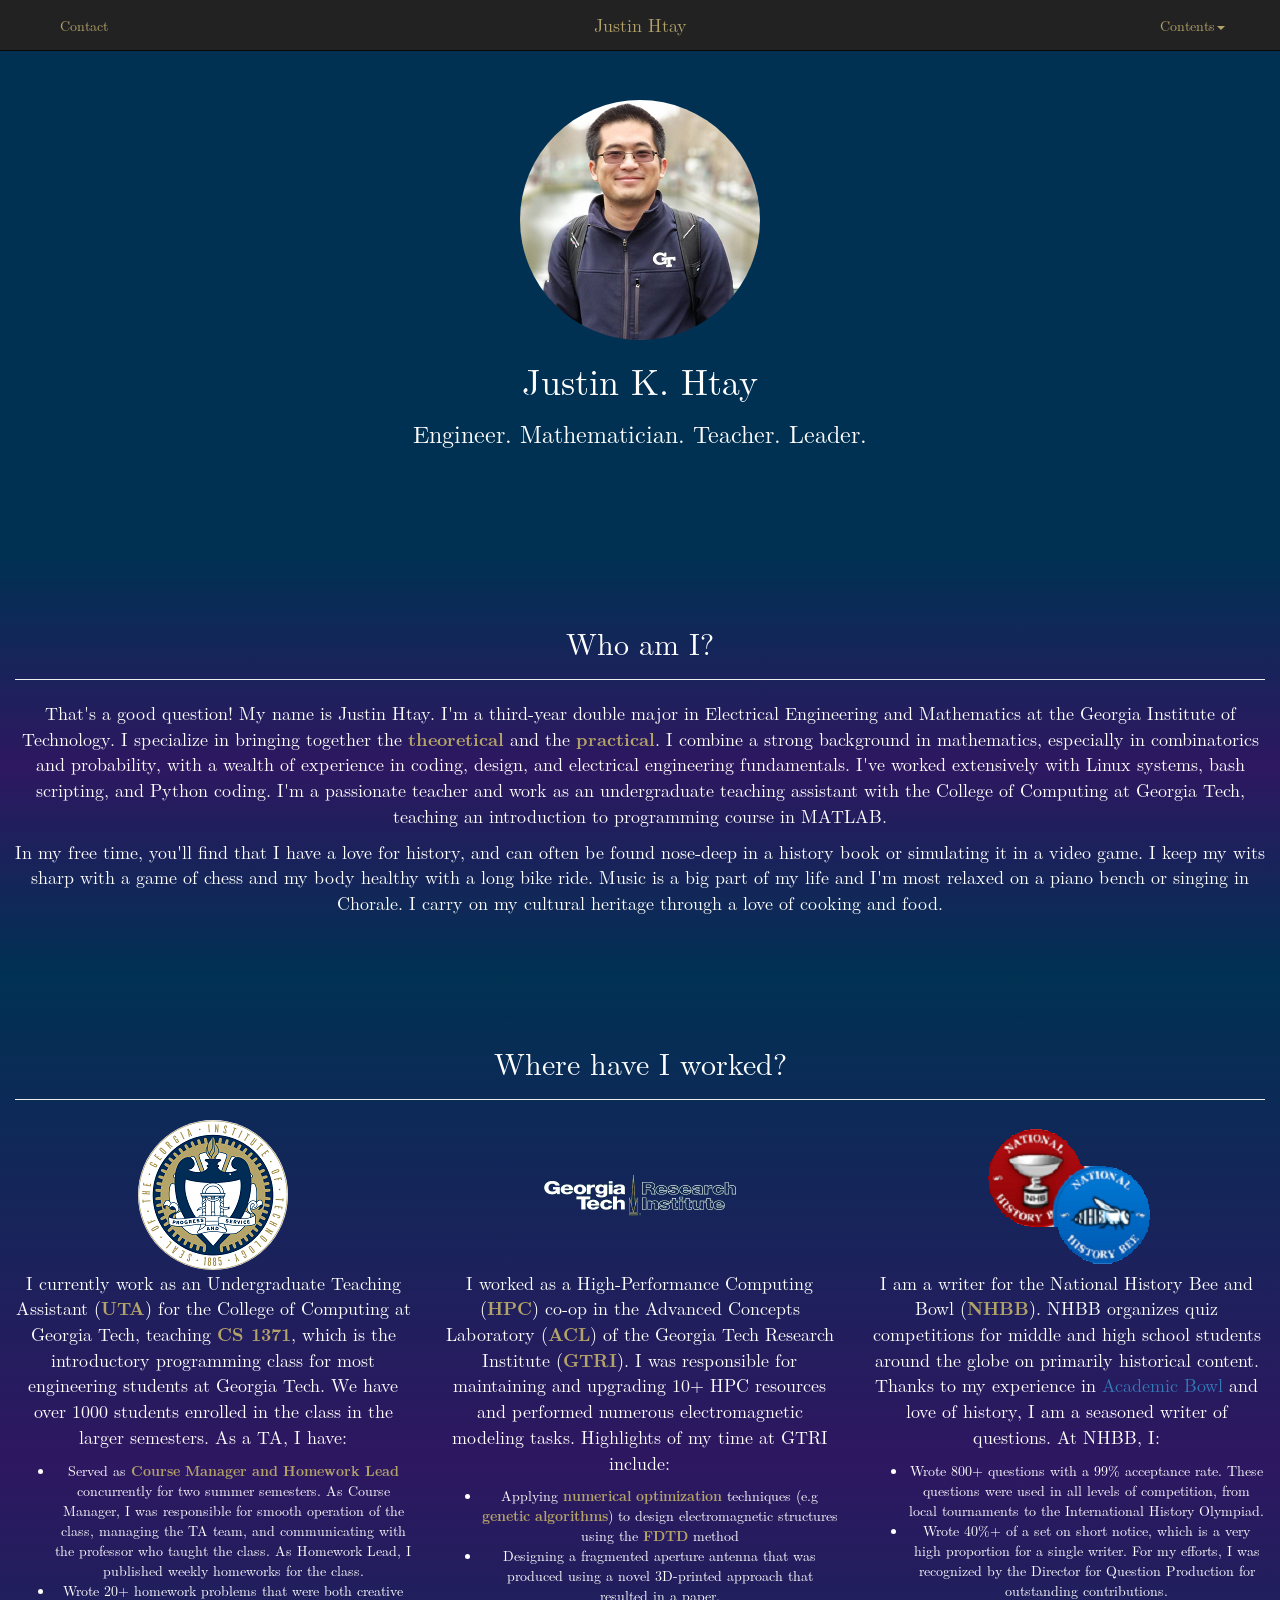
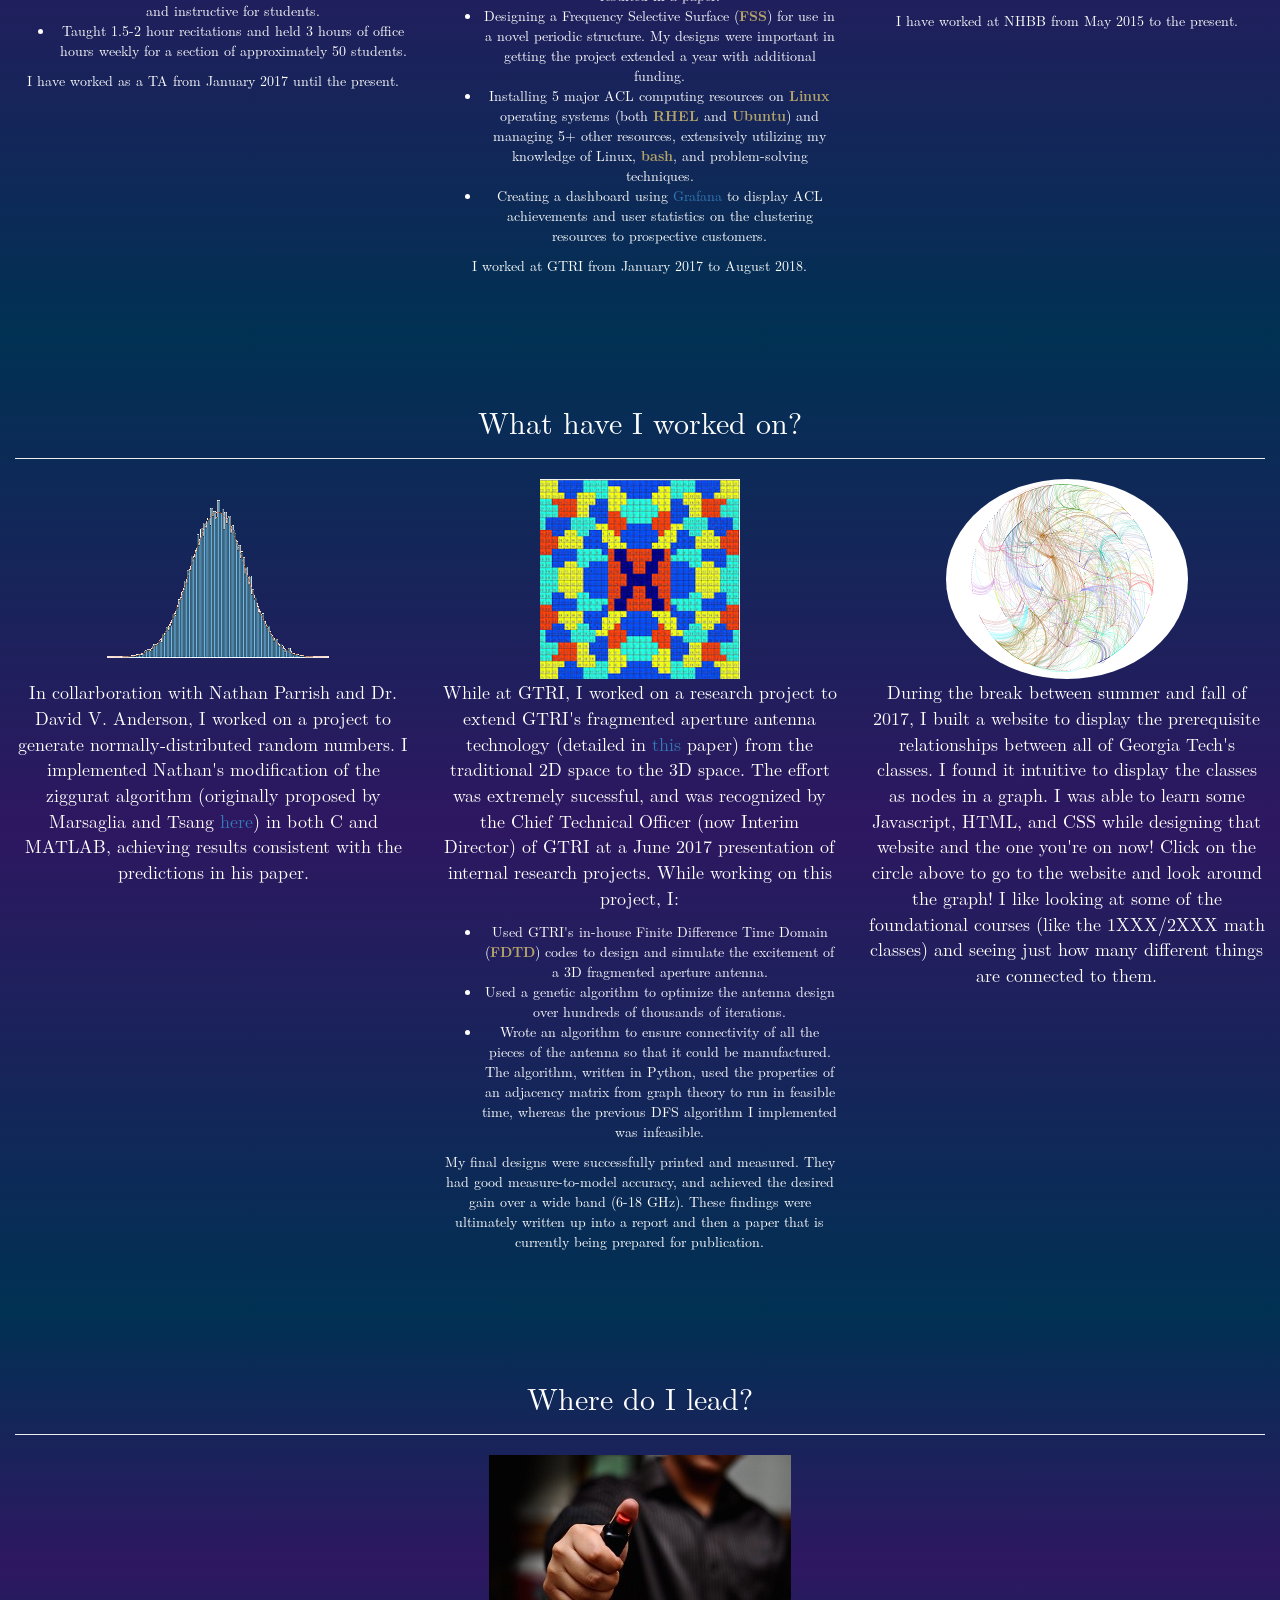
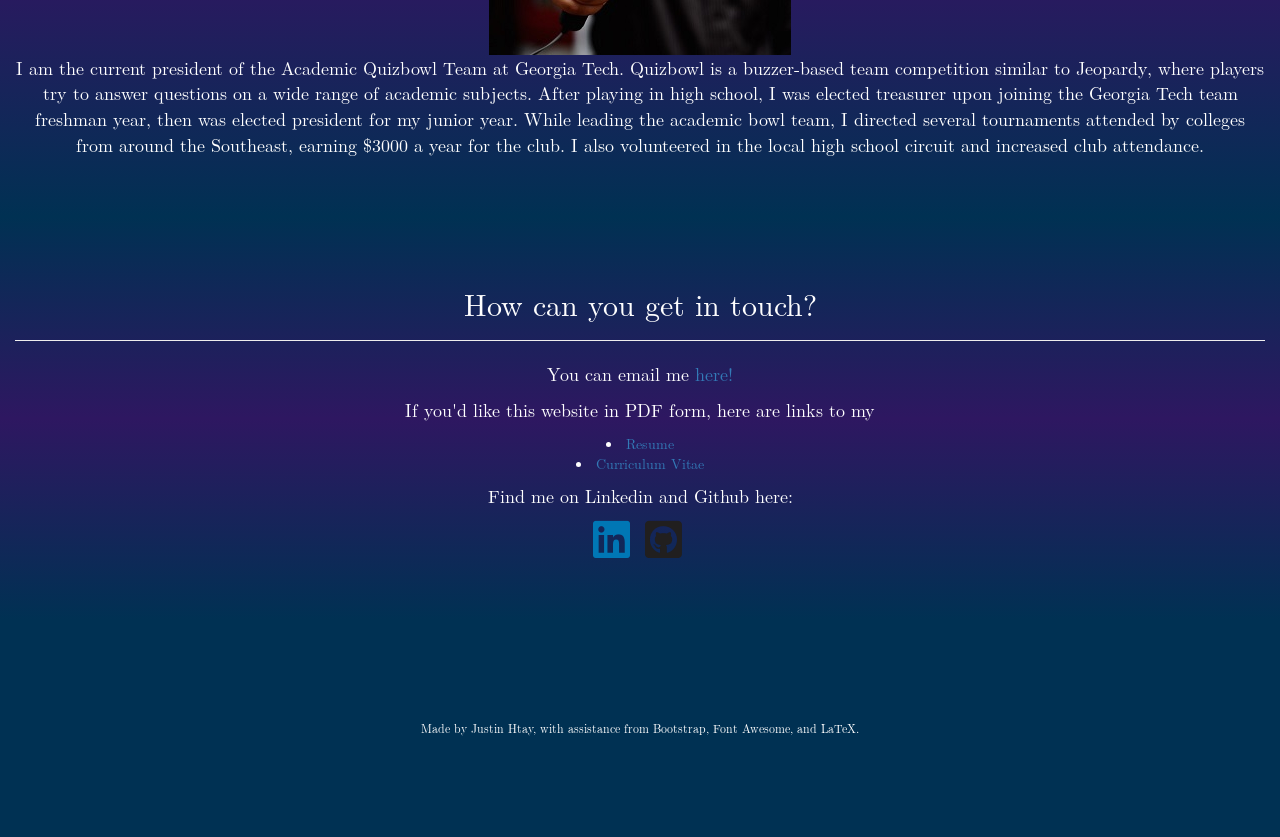
==== commit 948a2e48: "Presentable" ====
--- a/index.html
+++ b/index.html
@@ -35,19 +35,11 @@
         <div class="container-fluid-nav">
             <div class="navbar-header">
                 <a target="_blank" class="navbar-brand">Justin Htay</a>
-                <ul class="nav navbar-nav navbar-left list-inline" style="margin-left:20px;">
-                    <li><a target="_blank" class="navtext" href="./resources/files/Justin_Htay_Resume.pdf">Resume</a></li>
-                    <li><a target="_blank" class="navtext" href="./resources/files/Justin_Htay_CV.pdf">Curriculum Vitae</a></li>
-                    <li><a target="_blank" class="navtext" href="mailto:justinhtay@gmail.com">Contact</a></li>
+                <ul class="nav navbar-nav navbar-left list-inline" style="margin-left:40px;">
+                    <li><a class="navtext" href="#contact">Contact</a></li>
                 </ul> 
             </div>
-            <!--
-            <ul class="nav navbar-nav navbar-right list-inline">
-                <li><a target="_blank" class="navtext" href="https://linkedin.com/in/justinhtay"><i class="fab fa-linkedin fa-lg" style="color: #0077B5"></i></a></li>
-                <li><a target="_blank" class="navtext" href="https://github.com/justinhtay"><i class="fab fa-github-square fa-lg"></i></a></li>
-            </ul> 
-            -->
-            <div class="collapse navbar-collapse navbar-right" style="margin-right:20px;">
+            <div class="collapse navbar-collapse navbar-right" style="margin-right:40px;">
                 <ul class="nav navbar-nav">
                     <li class="dropdown">
                         <a style="color:#B3A369; background-color: #222;" class="dropdown-toggle menu-text" data-toggle="dropdown" role="button" aria-haspopup="true" aria-expanded="false">Contents<span class="caret"></span></a>
@@ -56,6 +48,8 @@
                             <li><a href="#jobs" data-toggle="collapse" data-target="menu">Work Experience</a></li>
                             <li><a href="#projects" data-toggle="collapse" data-target="menu">Projects</a></li>
                             <li><a href="#ec" data-toggle="collapse" data-target="menu">Activities</a></li>
+                            <li><a href="#contact" data-toggle="collapse" data-target="menu">Contact</a></li>
+                            <li><a target="_blank" class="navtext" href="./resources/files/Justin_Htay_Resume.pdf">Resume</a></li>
                         </ul>
                     </li>
                 </ul>
@@ -89,10 +83,8 @@
         <hr/>
         <div class="row">
             <div class="col-md-4">
-                <a href="#TA" data-toggle="collapse">
-                    <img class="img-circle img-responsive" src="./resources/images/GT.png" alt="GTpic" />
-                </a>
-                <div id="TA" class="in collapse">
+                <img class="img-circle img-responsive" src="./resources/images/GT.png" alt="GTpic" />
+                <div id="TA" >
                     <p> 
                     I currently work as an Undergraduate Teaching Assistant (<b>UTA</b>) for the College of Computing at Georgia Tech, teaching <b>CS 1371</b>, which is the introductory programming class for most engineering students at Georgia Tech. We have over 1000 students enrolled in the class in the larger semesters. As a TA, I have:
                         <ul>
@@ -105,10 +97,8 @@
                 </div>
             </div>
             <div class="col-md-4">
-                <a href="#GTRI" data-toggle="collapse">
-                    <img src="./resources/images/GTRI-1.png" class="img-responsive" alt="GTRIpic" />
-                </a>
-                <div id="GTRI" class="in collapse">
+                <img src="./resources/images/GTRI-1.png" class="img-responsive" alt="GTRIpic" />
+                <div id="GTRI" >
                     <p>
                     I worked as a High-Performance Computing (<b>HPC</b>) co-op in the Advanced Concepts Laboratory (<b>ACL</b>) of the Georgia Tech Research Institute (<b>GTRI</b>). I was responsible for maintaining and upgrading 10+ HPC resources and performed numerous electromagnetic modeling tasks. Highlights of my time at GTRI include:
                         <ul>
@@ -123,10 +113,8 @@
                 </div>
             </div>
             <div class="col-md-4">
-                <a href="#NHBB" data-toggle="collapse">
-                    <img class="img-rounded img-responsive" src="./resources/images/NHBB-1.png" alt="NHBBpic" />
-                </a>
-                <div id="NHBB" class="in collapse">
+                <img class="img-rounded img-responsive" src="./resources/images/NHBB-1.png" alt="NHBBpic" />
+                <div id="NHBB" >
                     <p>
                     I am a writer for the National History Bee and Bowl (<b>NHBB</b>). NHBB organizes quiz competitions for middle and high school students around the globe on primarily historical content. Thanks to my experience in <a href="#">Academic Bowl</a> and love of history, I am a seasoned writer of questions. At NHBB, I:
                         <ul>
@@ -145,21 +133,20 @@
         <h2> What have I worked on?</h2>
         <hr/>
         <div class="row">
-            <div class="col-md-6">
-                <a href="#ziggurat" data-toggle="collapse">
-                    <img class="img-responsive" src="./resources/images/ziggurat.png" alt="zigguratpic" />
-                </a>
-                <div id="ziggurat" class="in collapse">
+            <!-- ziggurat -->
+            <div class="col-md-4">
+                <img class="img-responsive" src="./resources/images/ziggurat.png" alt="zigguratpic" />
+                <div id="ziggurat" >
                     <p>
                     In collarboration with Nathan Parrish and Dr. David V. Anderson, I worked on a project to generate normally-distributed random numbers. I implemented Nathan's modification of the ziggurat algorithm (originally proposed by Marsaglia and Tsang <a href="https://core.ac.uk/download/pdf/6287927.pdf">here</a>) in both C and MATLAB, achieving results consistent with the predictions in his paper.
                     </p>
                 </div>
             </div>
-            <div class="col-md-6">
-                <a href="#3DFrag" data-toggle="collapse">
-                    <img class="img-responsive" src="./resources/images/apertureantenna.png" alt="3DFragpic" />
-                </a>
-                <div id="3DFrag" class="in collapse">
+           
+            <!-- 3DFrag -->
+            <div class="col-md-4">
+                <img class="img-responsive" src="./resources/images/apertureantenna.png" alt="3DFragpic" />
+                <div id="3DFrag" >
                     <p>
                     While at GTRI, I worked on a research project to extend GTRI's fragmented aperture antenna technology (detailed in <a href="https://ieeexplore.ieee.org/document/6715421/">this</a> paper) from the traditional 2D space to the 3D space. The effort was extremely sucessful, and was recognized by the Chief Technical Officer (now Interim Director) of GTRI at a June 2017 presentation of internal research projects. While working on this project, I:
                         <ul>
@@ -171,37 +158,58 @@
                     </p>
                 </div>
             </div>
+            
+            <!-- coursegraph -->
+            <div class="col-md-4">
+                <a href="https://justinhtay.github.io/coursegraph" target="_blank">
+                    <img class="img-responsive img-circle" src="./resources/images/coursegraph.png" alt="cgpic" />
+                </a>
+                <div id="coursegraph" >
+                    <p>
+                    During the break between summer and fall of 2017, I built a website to display the prerequisite relationships between all of Georgia Tech's classes. I found it intuitive to display the classes as nodes in a graph. I was able to learn some Javascript, HTML, and CSS while designing that website and the one you're on now! Click on the circle above to go to the website and look around the graph! I like looking at some of the foundational courses (like the 1XXX/2XXX math classes) and seeing just how many different things are connected to them.
+                    </p>
+                </div>
+            </div>
+
         </div>
     </div> 
     
     <!-- Activities -->
     <div class="container-fluid text-center resume-section" id="ec">
-        <h2>What do I do in my free time?</h2>
+        <h2>Where do I lead?</h2>
         <hr/>
         <div class="row">
             <div class="col-md-12">
-                <a href="#qb" data-toggle="collapse">
-                    <img class="img-responsive" src="./resources/images/quiz-bowl.jpg" alt="qbpic" />
-                </a>
-                <div id="qb" class="in collapse">
-                    <p>
-                    I am a member of the Academic Quizbowl Team at Georgia Tech.
-                    </p>
-                </div>
-            </div>
-        </div>
-        <div class="row">
-            <div class="col-md-12">
-                <a href="#3DFrag" data-toggle="collapse">
-                    <img class="img-responsive" src="./resources/images/apertureantenna.png" alt="3DFragpic" />
-                </a>
-                <div id="3DFrag" class="in collapse">
-
-                </div>
-            </div>
-
+                <img class="img-responsive" src="./resources/images/quiz-bowl.jpg" alt="qbpic" />
+                <div id="qb" >
+                    <p>
+                    I am the current president of the Academic Quizbowl Team at Georgia Tech. Quizbowl is a buzzer-based team competition similar to Jeopardy, where players try to answer questions on a wide range of academic subjects. After playing in high school, I was elected treasurer upon joining the Georgia Tech team freshman year, then was elected president for my junior year. While leading the academic bowl team, I directed several tournaments attended by colleges from around the Southeast, earning $3000 a year for the club. I also volunteered in the local high school circuit and increased club attendance.
+                    </p>
+                </div>
+            </div>
         </div>
     </div> 
+    
+    <!-- Contact -->
+    <div class="container-fluid text-center resume-section" id="contact">
+        <h2>How can you get in touch?</h2>
+        <hr/>
+        <p>
+            You can email me <a target="_blank" class="navtext" href="mailto:justinhtay@gmail.com">here!</a>
+        </p>
+        <p>
+        If you'd like this website in PDF form, here are links to my
+            <li><a target="_blank" class="navtext" href="./resources/files/Justin_Htay_Resume.pdf">Resume</a></li>
+            <li><a target="_blank" class="navtext" href="./resources/files/Justin_Htay_CV.pdf">Curriculum Vitae</a></li>
+        </p>
+        <p>
+            Find me on Linkedin and Github here:
+            <ul class="text-center list-inline">
+                <li><a target="_blank" href="https://linkedin.com/in/justinhtay"><i class="fab fa-linkedin fa-3x" style="color: #0077B5"></i></a></li>
+                <li><a target="_blank" href="https://github.com/justinhtay"><i class="fab fa-github-square fa-3x" style="color: #211F1F"></i></a></li>
+            </ul> 
+        </p>
+    </div>
     
     <!-- Footer -->
     <div class="container-fluid footer">
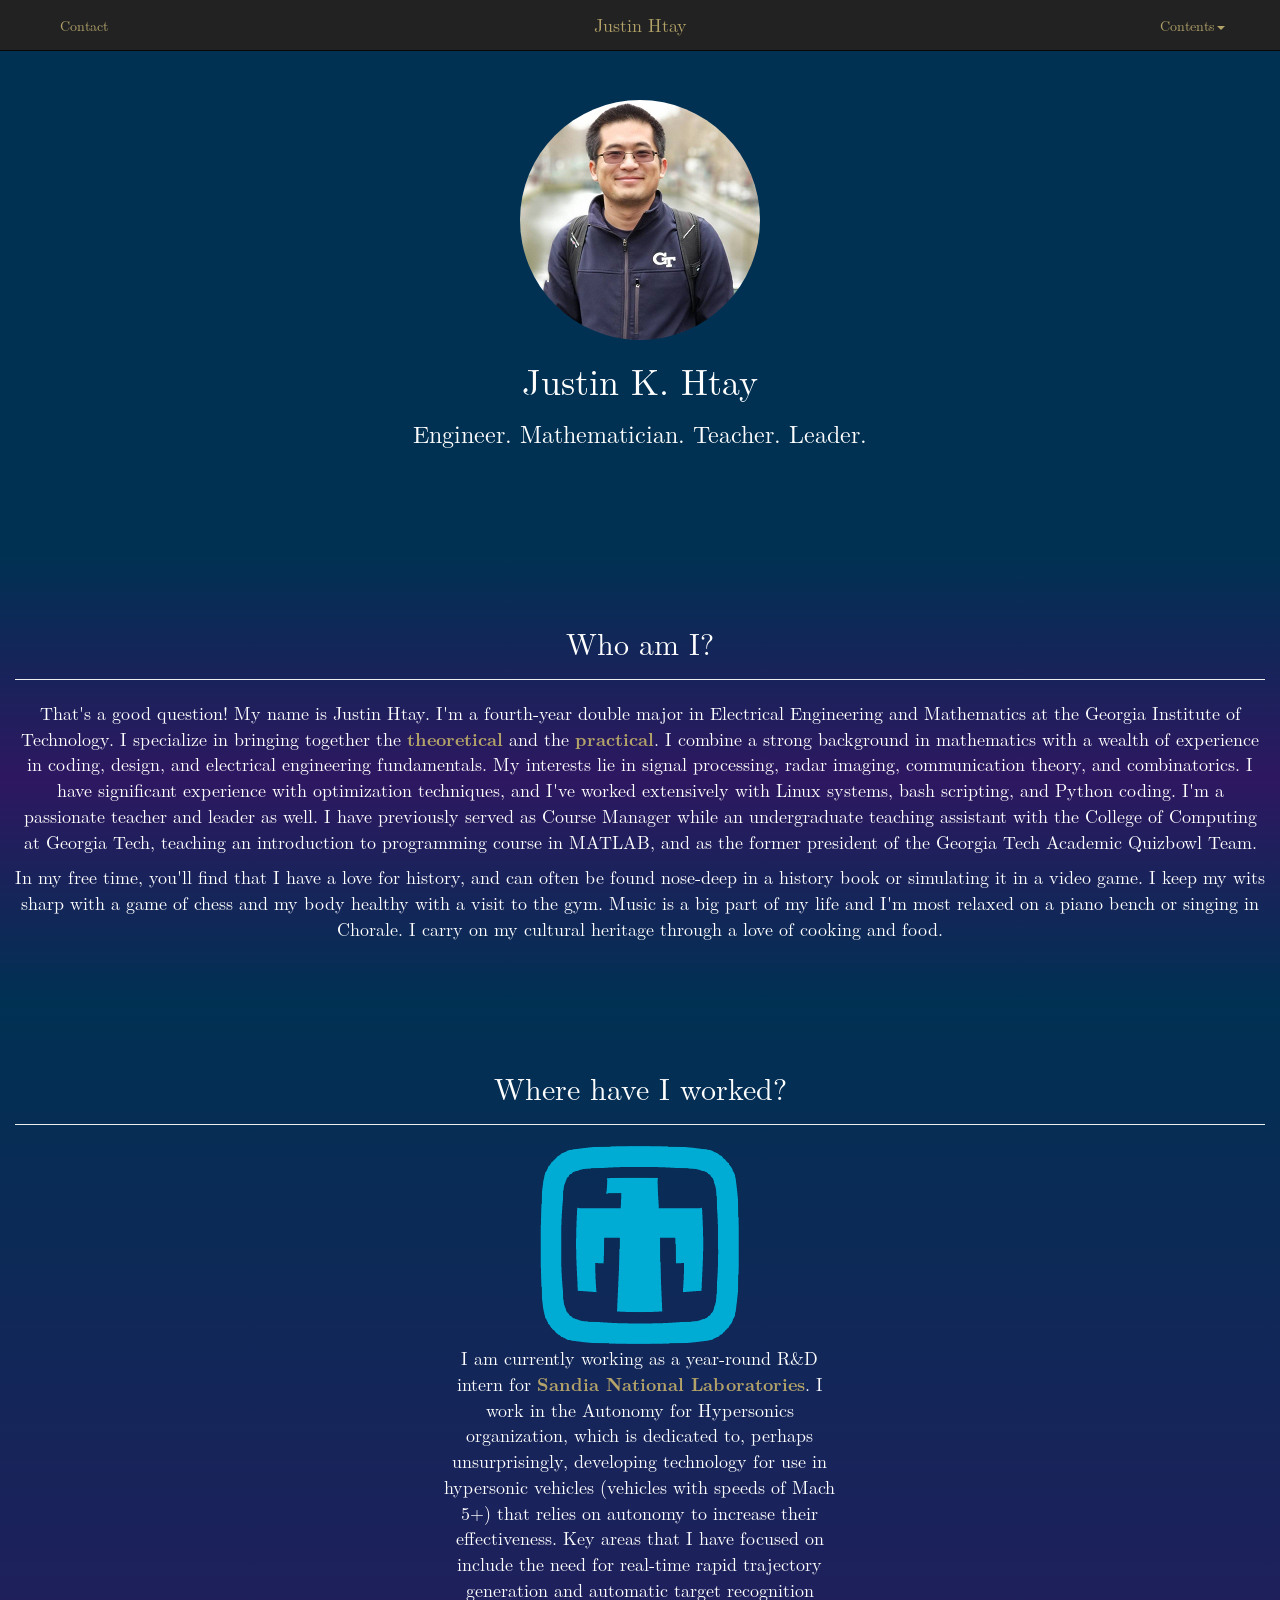
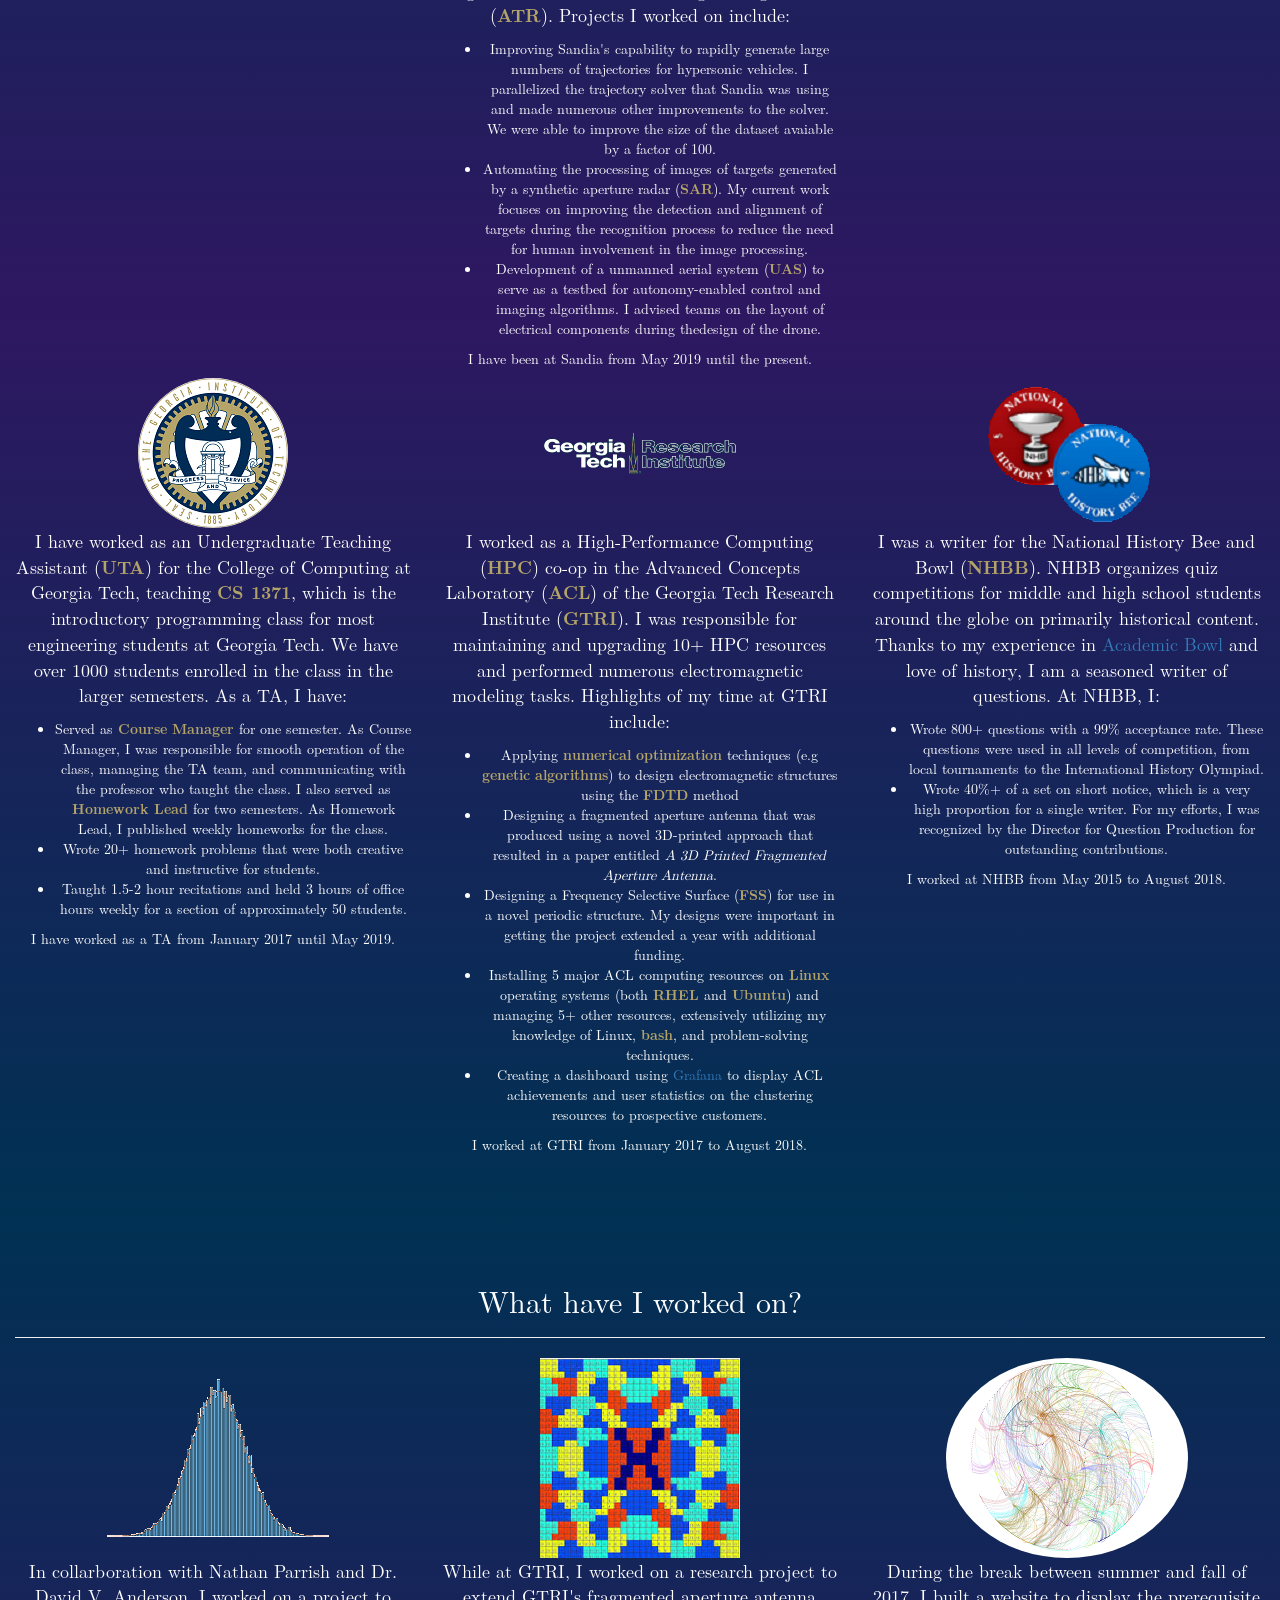
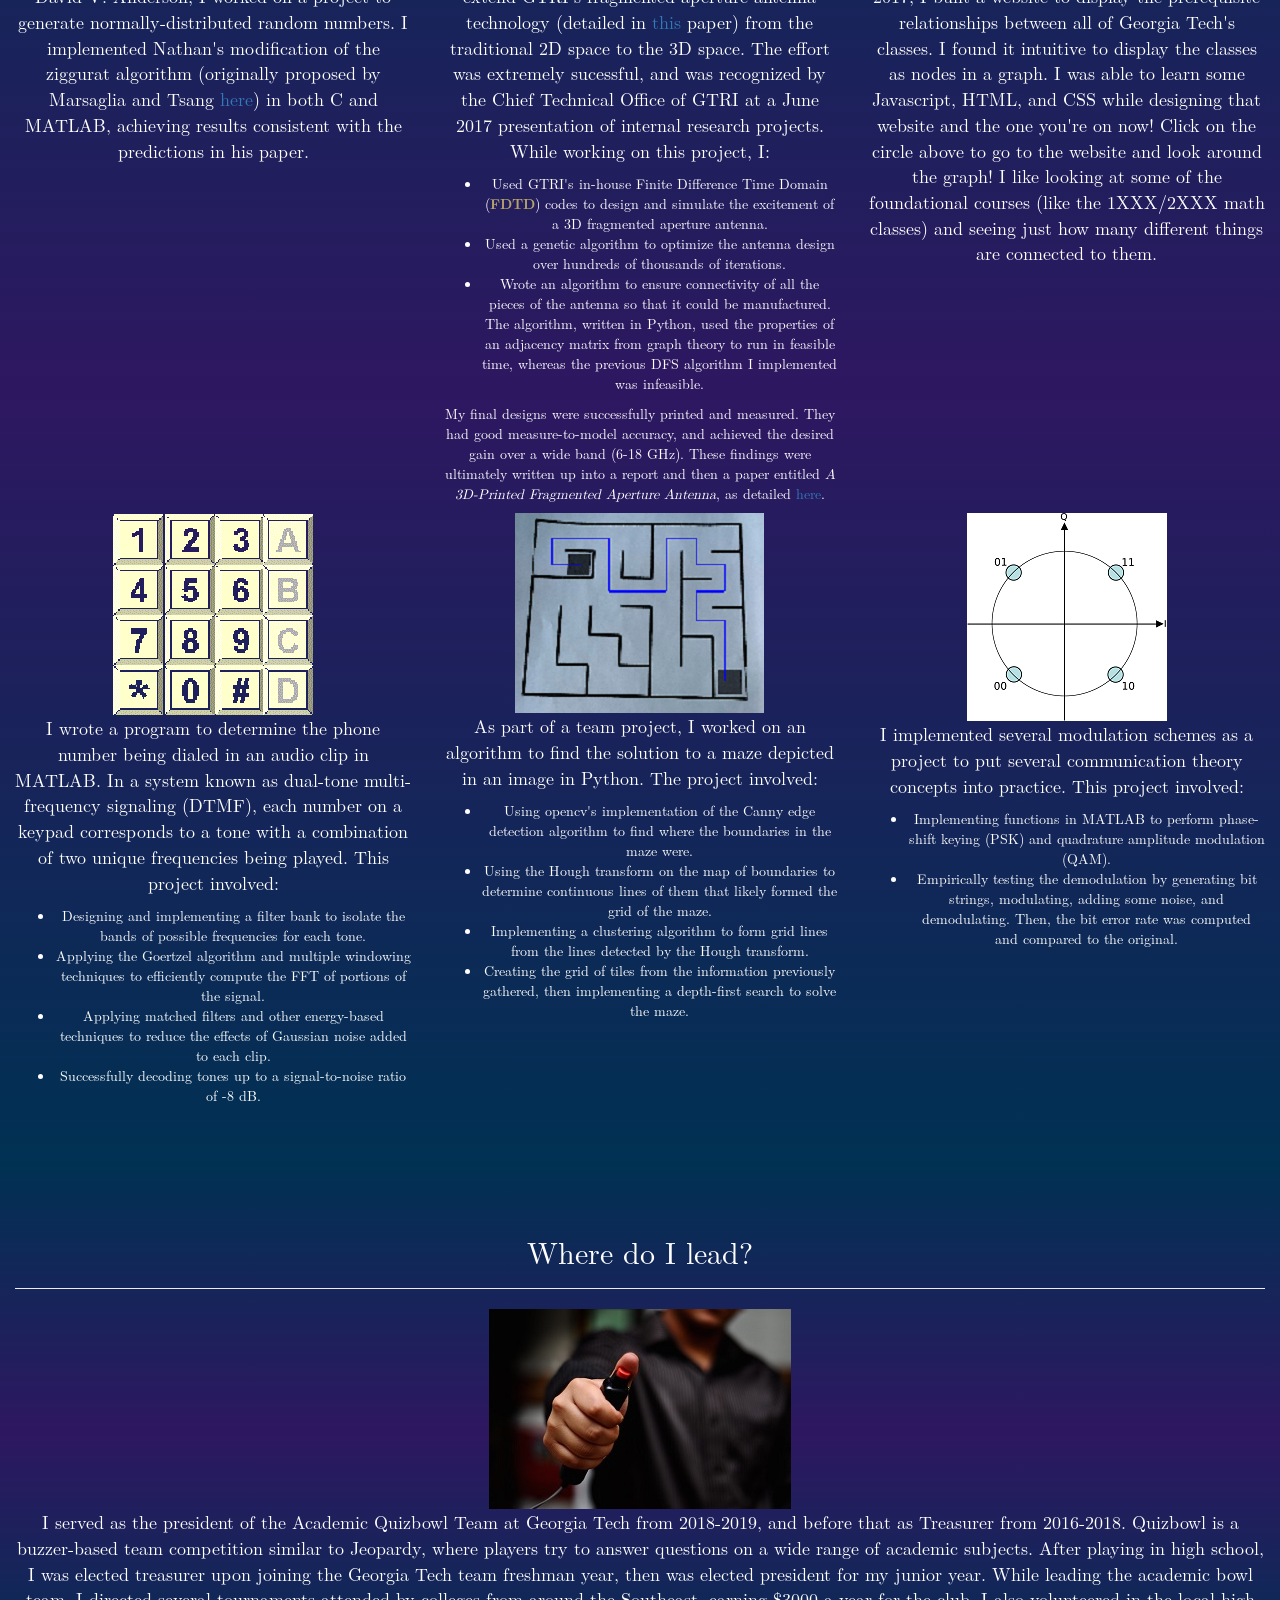
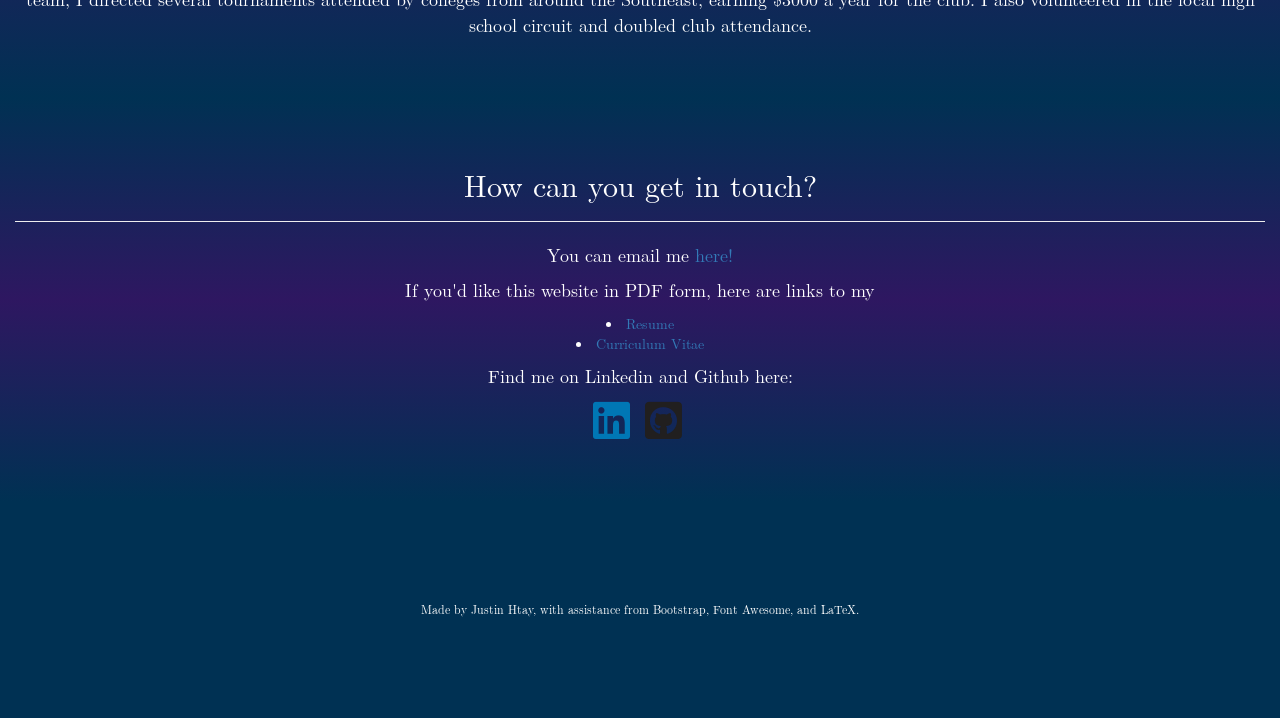
==== commit ff117754: "Updated for 2019" ====
--- a/index.html
+++ b/index.html
@@ -70,10 +70,10 @@
         <h2>Who am I?</h2>
         <hr/>
         <p>
-        That's a good question! My name is Justin Htay. I'm a third-year double major in Electrical Engineering and Mathematics at the Georgia Institute of Technology. I specialize in bringing together the <b>theoretical</b> and the <b>practical</b>. I combine a strong background in mathematics, especially in combinatorics and probability, with a wealth of experience in coding, design, and electrical engineering fundamentals. I've worked extensively with Linux systems, bash scripting, and Python coding. I'm a passionate teacher and work as an undergraduate teaching assistant with the College of Computing at Georgia Tech, teaching an introduction to programming course in MATLAB.
-        </p>
-        <p>
-            In my free time, you'll find that I have a love for history, and can often be found nose-deep in a history book or simulating it in a video game. I keep my wits sharp with a game of chess and my body healthy with a long bike ride. Music is a big part of my life and I'm most relaxed on a piano bench or singing in Chorale. I carry on my cultural heritage through a love of cooking and food. 
+        That's a good question! My name is Justin Htay. I'm a fourth-year double major in Electrical Engineering and Mathematics at the Georgia Institute of Technology. I specialize in bringing together the <b>theoretical</b> and the <b>practical</b>. I combine a strong background in mathematics with a wealth of experience in coding, design, and electrical engineering fundamentals. My interests lie in signal processing, radar imaging, communication theory, and combinatorics. I have significant experience with optimization techniques, and I've worked extensively with Linux systems, bash scripting, and Python coding. I'm a passionate teacher and leader as well. I have previously served as Course Manager while an undergraduate teaching assistant with the College of Computing at Georgia Tech, teaching an introduction to programming course in MATLAB, and as the former president of the Georgia Tech Academic Quizbowl Team.
+        </p>
+        <p>
+            In my free time, you'll find that I have a love for history, and can often be found nose-deep in a history book or simulating it in a video game. I keep my wits sharp with a game of chess and my body healthy with a visit to the gym. Music is a big part of my life and I'm most relaxed on a piano bench or singing in Chorale. I carry on my cultural heritage through a love of cooking and food. 
         </p>
     </div>
 
@@ -83,16 +83,38 @@
         <hr/>
         <div class="row">
             <div class="col-md-4">
+            </div>
+            <div class="col-md-4">
+                <img class="img-responsive" src="./resources/images/Sandia.png" alt="Sandiapic" />
+                <div id="Sandia">
+                    <p> I am currently working as a year-round R&D intern for <b>Sandia National Laboratories</b>. I work in the Autonomy for Hypersonics organization, which is dedicated to, perhaps unsurprisingly, developing technology for use in hypersonic vehicles (vehicles with speeds of Mach 5+) that relies on autonomy to increase their effectiveness. Key areas that I have focused on include the need for real-time rapid trajectory generation and automatic target recognition (<b>ATR</b>). Projects I worked on include:
+                        <ul>
+                            <li> Improving Sandia's capability to rapidly generate large numbers of trajectories for hypersonic vehicles. I parallelized the trajectory solver that Sandia was using and made numerous other improvements to the solver. We were able to improve the size of the dataset avaiable by a factor of 100.</li> 
+                            <li> Automating the processing of images of targets generated by a synthetic aperture radar (<b>SAR</b>). My current work focuses on improving the detection and alignment of targets during the recognition process to reduce the need for human involvement in the image processing.</li>
+                            <li> Development of a unmanned aerial system (<b>UAS</b>) to serve as a testbed for autonomy-enabled control and imaging algorithms. I advised teams on the layout of electrical components during thedesign of the drone.</li>
+                        </ul>
+                        I have been at Sandia from May 2019 until the present.
+                    </p>
+                </div>
+
+            </div>
+            
+            <div class="col-md-4">
+            </div>
+        </div>
+
+        <div class="row">
+            <div class="col-md-4">
                 <img class="img-circle img-responsive" src="./resources/images/GT.png" alt="GTpic" />
                 <div id="TA" >
                     <p> 
-                    I currently work as an Undergraduate Teaching Assistant (<b>UTA</b>) for the College of Computing at Georgia Tech, teaching <b>CS 1371</b>, which is the introductory programming class for most engineering students at Georgia Tech. We have over 1000 students enrolled in the class in the larger semesters. As a TA, I have:
-                        <ul>
-                            <li>Served as <b>Course Manager and Homework Lead</b> concurrently for two summer semesters. As Course Manager, I was responsible for smooth operation of the class, managing the TA team, and communicating with the professor who taught the class. As Homework Lead, I published weekly homeworks for the class.</li>
+                    I have worked as an Undergraduate Teaching Assistant (<b>UTA</b>) for the College of Computing at Georgia Tech, teaching <b>CS 1371</b>, which is the introductory programming class for most engineering students at Georgia Tech. We have over 1000 students enrolled in the class in the larger semesters. As a TA, I have:
+                        <ul>
+                            <li>Served as <b>Course Manager</b> for one semester. As Course Manager, I was responsible for smooth operation of the class, managing the TA team, and communicating with the professor who taught the class. I also served as <b> Homework Lead</b> for two semesters. As Homework Lead, I published weekly homeworks for the class.</li>
                             <li>Wrote 20+ homework problems that were both creative and instructive for students.</li>
                             <li>Taught 1.5-2 hour recitations and held 3 hours of office hours weekly for a section of approximately 50 students.</li>
                         </ul>
-                    I have worked as a TA from January 2017 until the present.
+                    I have worked as a TA from January 2017 until May 2019.
                     </p>
                 </div>
             </div>
@@ -103,7 +125,7 @@
                     I worked as a High-Performance Computing (<b>HPC</b>) co-op in the Advanced Concepts Laboratory (<b>ACL</b>) of the Georgia Tech Research Institute (<b>GTRI</b>). I was responsible for maintaining and upgrading 10+ HPC resources and performed numerous electromagnetic modeling tasks. Highlights of my time at GTRI include:
                         <ul>
                             <li>Applying <b>numerical optimization</b> techniques (e.g <b>genetic algorithms</b>) to design electromagnetic structures using the <b>FDTD</b> method</li>
-                            <li>Designing a fragmented aperture antenna that was produced using a novel 3D-printed approach that resulted in a paper.</li>
+                            <li>Designing a fragmented aperture antenna that was produced using a novel 3D-printed approach that resulted in a paper entitled <i>A 3D Printed Fragmented Aperture Antenna</i>.</li>
                             <li>Designing a Frequency Selective Surface (<b>FSS</b>) for use in a novel periodic structure. My designs were important in getting the project extended a year with additional funding.</li>
                             <li>Installing 5 major ACL computing resources on <b>Linux</b> operating systems (both <b>RHEL</b> and <b>Ubuntu</b>) and managing 5+ other resources, extensively utilizing my knowledge of Linux, <b>bash</b>, and problem-solving techniques.</li>
                             <li>Creating a dashboard using <a href="https://grafana.com">Grafana</a> to display ACL achievements and user statistics on the clustering resources to prospective customers.</li>
@@ -116,12 +138,12 @@
                 <img class="img-rounded img-responsive" src="./resources/images/NHBB-1.png" alt="NHBBpic" />
                 <div id="NHBB" >
                     <p>
-                    I am a writer for the National History Bee and Bowl (<b>NHBB</b>). NHBB organizes quiz competitions for middle and high school students around the globe on primarily historical content. Thanks to my experience in <a href="#">Academic Bowl</a> and love of history, I am a seasoned writer of questions. At NHBB, I:
+                    I was a writer for the National History Bee and Bowl (<b>NHBB</b>). NHBB organizes quiz competitions for middle and high school students around the globe on primarily historical content. Thanks to my experience in <a href="#">Academic Bowl</a> and love of history, I am a seasoned writer of questions. At NHBB, I:
                         <ul>
                             <li>Wrote 800+ questions with a 99% acceptance rate. These questions were used in all levels of competition, from local tournaments to the International History Olympiad.</li>
                             <li>Wrote 40%+ of a set on short notice, which is a very high proportion for a single writer. For my efforts, I was recognized by the Director for Question Production for outstanding contributions.</li>
                         </ul>
-                    I have worked at NHBB from May 2015 to the present.
+                    I worked at NHBB from May 2015 to August 2018.
                     </p>
                 </div>
             </div>
@@ -148,13 +170,13 @@
                 <img class="img-responsive" src="./resources/images/apertureantenna.png" alt="3DFragpic" />
                 <div id="3DFrag" >
                     <p>
-                    While at GTRI, I worked on a research project to extend GTRI's fragmented aperture antenna technology (detailed in <a href="https://ieeexplore.ieee.org/document/6715421/">this</a> paper) from the traditional 2D space to the 3D space. The effort was extremely sucessful, and was recognized by the Chief Technical Officer (now Interim Director) of GTRI at a June 2017 presentation of internal research projects. While working on this project, I:
+                    While at GTRI, I worked on a research project to extend GTRI's fragmented aperture antenna technology (detailed in <a href="https://ieeexplore.ieee.org/document/6715421/">this</a> paper) from the traditional 2D space to the 3D space. The effort was extremely sucessful, and was recognized by the Chief Technical Office of GTRI at a June 2017 presentation of internal research projects. While working on this project, I:
                         <ul>
                             <li>Used GTRI's in-house Finite Difference Time Domain (<b>FDTD</b>) codes to design and simulate the excitement of a 3D fragmented aperture antenna.</li>
                             <li>Used a genetic algorithm to optimize the antenna design over hundreds of thousands of iterations.</li>
                             <li>Wrote an algorithm to ensure connectivity of all the pieces of the antenna so that it could be manufactured. The algorithm, written in Python, used the properties of an adjacency matrix from graph theory to run in feasible time, whereas the previous DFS algorithm I implemented was infeasible.</li>
                         </ul>
-                        My final designs were successfully printed and measured. They had good measure-to-model accuracy, and achieved the desired gain over a wide band (6-18 GHz). These findings were ultimately written up into a report and then a paper that is currently being prepared for publication.
+                        My final designs were successfully printed and measured. They had good measure-to-model accuracy, and achieved the desired gain over a wide band (6-18 GHz). These findings were ultimately written up into a report and then a paper entitled <i>A 3D-Printed Fragmented Aperture Antenna</i>, as detailed <a href="http://www.2019apursi.org/Papers/ViewPapers.asp?PaperNum=2423">here</a>.
                     </p>
                 </div>
             </div>
@@ -170,7 +192,55 @@
                     </p>
                 </div>
             </div>
-
+        </div>
+
+        <div class="row">
+            <!-- DTMF -->
+            <div class="col-md-4">
+                <img class="img-responsive" src="./resources/images/dtmf.gif" alt="dtmfpic" />
+                <div id="DTMF" >
+                    <p> 
+                        I wrote a program to determine the phone number being dialed in an audio clip in MATLAB. In a system known as dual-tone multi-frequency signaling (DTMF), each number on a keypad corresponds to a tone with a combination of two unique frequencies being played. This project involved:
+                        <ul>
+                            <li>Designing and implementing a filter bank to isolate the bands of possible frequencies for each tone.</li>
+                            <li>Applying the Goertzel algorithm and multiple windowing techniques to efficiently compute the FFT of portions of the signal.</li>
+                            <li>Applying matched filters and other energy-based techniques to reduce the effects of Gaussian noise added to each clip.</li>
+                            <li>Successfully decoding tones up to a signal-to-noise ratio of -8 dB.</li>
+                        </ul>
+                    </p>
+                </div>
+            </div>
+           
+            <!-- Maze -->
+            <div class="col-md-4">
+                <img class="img-responsive" src="./resources/images/maze.png" alt="mazepic" />
+                <div id="maze" >
+                    <p>
+                        As part of a team project, I worked on an algorithm to find the solution to a maze depicted in an image in Python. The project involved:
+                        <ul>
+                            <li>Using opencv's implementation of the Canny edge detection algorithm to find where the boundaries in the maze were.</li>
+                            <li>Using the Hough transform on the map of boundaries to determine continuous lines of them that likely formed the grid of the maze.</li>
+                            <li>Implementing a clustering algorithm to form grid lines from the lines detected by the Hough transform.</li>
+                            <li>Creating the grid of tiles from the information previously gathered, then implementing a depth-first search to solve the maze.</li>
+                        </ul>
+                    </p>
+                </div>
+            </div>
+
+            <!-- Comm -->
+            <div class="col-md-4">
+                <img class="img-responsive" src="./resources/images/comm.png" alt="commpic" />
+                <!-- image from https://commons.wikimedia.org/wiki/File:QPSK_Gray_Coded.svg#/media/File:QPSK_Gray_Coded.svg-->
+                <div id="modulation" >
+                    <p>
+                        I implemented several modulation schemes as a project to put several communication theory concepts into practice. This project involved:
+                        <ul>
+                            <li>Implementing functions in MATLAB to perform phase-shift keying (PSK) and quadrature amplitude modulation (QAM).</li>
+                            <li>Empirically testing the demodulation by generating bit strings, modulating, adding some noise, and demodulating. Then, the bit error rate was computed and compared to the original.</li>
+                        </ul>
+                    </p>
+                </div>
+            </div>
         </div>
     </div> 
     
@@ -183,7 +253,7 @@
                 <img class="img-responsive" src="./resources/images/quiz-bowl.jpg" alt="qbpic" />
                 <div id="qb" >
                     <p>
-                    I am the current president of the Academic Quizbowl Team at Georgia Tech. Quizbowl is a buzzer-based team competition similar to Jeopardy, where players try to answer questions on a wide range of academic subjects. After playing in high school, I was elected treasurer upon joining the Georgia Tech team freshman year, then was elected president for my junior year. While leading the academic bowl team, I directed several tournaments attended by colleges from around the Southeast, earning $3000 a year for the club. I also volunteered in the local high school circuit and increased club attendance.
+                    I served as the president of the Academic Quizbowl Team at Georgia Tech from 2018-2019, and before that as Treasurer from 2016-2018. Quizbowl is a buzzer-based team competition similar to Jeopardy, where players try to answer questions on a wide range of academic subjects. After playing in high school, I was elected treasurer upon joining the Georgia Tech team freshman year, then was elected president for my junior year. While leading the academic bowl team, I directed several tournaments attended by colleges from around the Southeast, earning $3000 a year for the club. I also volunteered in the local high school circuit and doubled club attendance.
                     </p>
                 </div>
             </div>
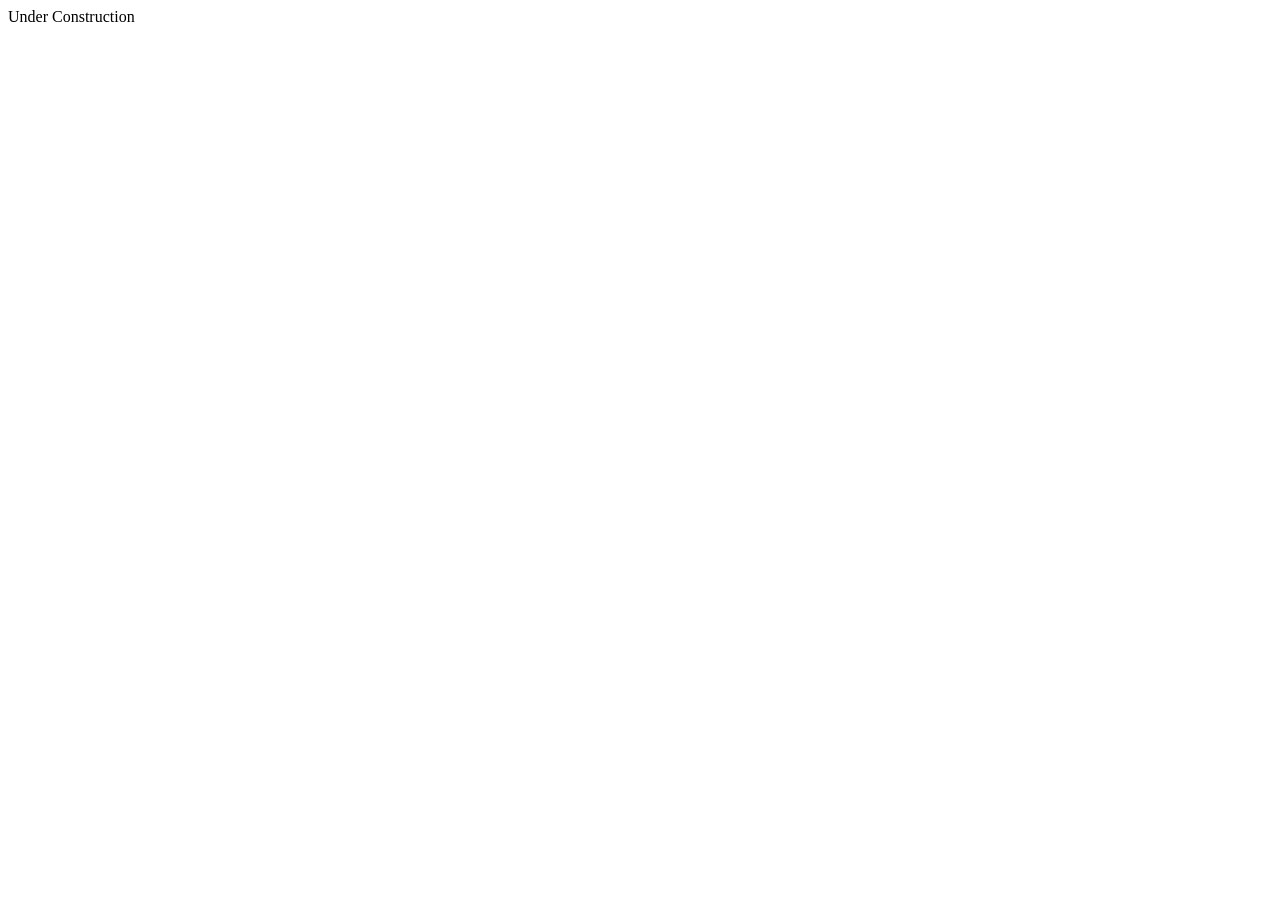
==== commit 48f8d9bf: "Add temp page" ====
--- a/index.html
+++ b/index.html
@@ -1,296 +1,12 @@
-<!DOCTYPE html>
- <html lang="en">
-
-<head>
-    <meta charset="utf-8" />
-    <meta name="viewport" content="width=device-width, initial-scale=1" />
-    
-    <title>Justin Htay</title>    
-    
-    <!-- Load Bootstrap -->
-    <!-- Latest compiled and minified CSS -->
-    <link rel="stylesheet" href="https://maxcdn.bootstrapcdn.com/bootstrap/3.3.7/css/bootstrap.min.css">
-    
-    <!-- jQuery library -->
-    <script src="https://ajax.googleapis.com/ajax/libs/jquery/3.3.1/jquery.min.js"></script>
-    
-    <!-- Latest compiled JavaScript -->
-    <script src="https://maxcdn.bootstrapcdn.com/bootstrap/3.3.7/js/bootstrap.min.js"></script>
-    
-    <!-- LaTeX fonts -->
-    <link rel="stylesheet" type="text/css" href="./resources/css/font.css">
-
-    <!-- CSS stylings -->
-    <link rel="stylesheet" type="text/css" href="./resources/css/styles.css">
-    
-    <!-- Font Awesome-->
-    <link rel="stylesheet" href="https://use.fontawesome.com/releases/v5.2.0/css/all.css" integrity="sha384-hWVjflwFxL6sNzntih27bfxkr27PmbbK/iSvJ+a4+0owXq79v+lsFkW54bOGbiDQ" crossorigin="anonymous">
-
-
-</head>
-
-<body>
-    <!-- Navbar -->
-    <nav class="navbar-fixed-top navbar navbar-inverse">
-        <div class="container-fluid-nav">
-            <div class="navbar-header">
-                <a target="_blank" class="navbar-brand">Justin Htay</a>
-                <ul class="nav navbar-nav navbar-left list-inline" style="margin-left:40px;">
-                    <li><a class="navtext" href="#contact">Contact</a></li>
-                </ul> 
-            </div>
-            <div class="collapse navbar-collapse navbar-right" style="margin-right:40px;">
-                <ul class="nav navbar-nav">
-                    <li class="dropdown">
-                        <a style="color:#B3A369; background-color: #222;" class="dropdown-toggle menu-text" data-toggle="dropdown" role="button" aria-haspopup="true" aria-expanded="false">Contents<span class="caret"></span></a>
-                        <ul class="dropdown-menu-left dropdown-menu menu-text" id="menu">
-                            <li><a href="#intro" data-toggle="collapse" data-target="menu">About Me</a></li>
-                            <li><a href="#jobs" data-toggle="collapse" data-target="menu">Work Experience</a></li>
-                            <li><a href="#projects" data-toggle="collapse" data-target="menu">Projects</a></li>
-                            <li><a href="#ec" data-toggle="collapse" data-target="menu">Activities</a></li>
-                            <li><a href="#contact" data-toggle="collapse" data-target="menu">Contact</a></li>
-                            <li><a target="_blank" class="navtext" href="./resources/files/Justin_Htay_Resume.pdf">Resume</a></li>
-                        </ul>
-                    </li>
-                </ul>
-            </div>
-        </div>
-    </nav>
-
-    <!-- Header -->
-    <div class="container-fluid header text-center color-0" id="top">
-        <img src="./resources/images/justinHtay.png" class="img-responsive img-circle" style="display:inline" alt="profilePic" />
-        <h1>Justin K. Htay</h1>
-        <h3>Engineer. Mathematician. Teacher. Leader.</h3>
-    </div>
-
-	<!-- About Me -->
-	
-    <div class="container-fluid intro text-center resume-section " id="intro">
-        <h2>Who am I?</h2>
-        <hr/>
-        <p>
-        That's a good question! My name is Justin Htay. I'm a fourth-year double major in Electrical Engineering and Mathematics at the Georgia Institute of Technology. I specialize in bringing together the <b>theoretical</b> and the <b>practical</b>. I combine a strong background in mathematics with a wealth of experience in coding, design, and electrical engineering fundamentals. My interests lie in signal processing, radar imaging, communication theory, and combinatorics. I have significant experience with optimization techniques, and I've worked extensively with Linux systems, bash scripting, and Python coding. I'm a passionate teacher and leader as well. I have previously served as Course Manager while an undergraduate teaching assistant with the College of Computing at Georgia Tech, teaching an introduction to programming course in MATLAB, and as the former president of the Georgia Tech Academic Quizbowl Team.
-        </p>
-        <p>
-            In my free time, you'll find that I have a love for history, and can often be found nose-deep in a history book or simulating it in a video game. I keep my wits sharp with a game of chess and my body healthy with a visit to the gym. Music is a big part of my life and I'm most relaxed on a piano bench or singing in Chorale. I carry on my cultural heritage through a love of cooking and food. 
-        </p>
-    </div>
-
-    <!-- Work Experience -->
-    <div class="container-fluid text-center resume-section " id="jobs">
-        <h2> Where have I worked? </h2>
-        <hr/>
-        <div class="row">
-            <div class="col-md-4">
-            </div>
-            <div class="col-md-4">
-                <img class="img-responsive" src="./resources/images/Sandia.png" alt="Sandiapic" />
-                <div id="Sandia">
-                    <p> I am currently working as a year-round R&D intern for <b>Sandia National Laboratories</b>. I work in the Autonomy for Hypersonics organization, which is dedicated to, perhaps unsurprisingly, developing technology for use in hypersonic vehicles (vehicles with speeds of Mach 5+) that relies on autonomy to increase their effectiveness. Key areas that I have focused on include the need for real-time rapid trajectory generation and automatic target recognition (<b>ATR</b>). Projects I worked on include:
-                        <ul>
-                            <li> Improving Sandia's capability to rapidly generate large numbers of trajectories for hypersonic vehicles. I parallelized the trajectory solver that Sandia was using and made numerous other improvements to the solver. We were able to improve the size of the dataset avaiable by a factor of 100.</li> 
-                            <li> Automating the processing of images of targets generated by a synthetic aperture radar (<b>SAR</b>). My current work focuses on improving the detection and alignment of targets during the recognition process to reduce the need for human involvement in the image processing.</li>
-                            <li> Development of a unmanned aerial system (<b>UAS</b>) to serve as a testbed for autonomy-enabled control and imaging algorithms. I advised teams on the layout of electrical components during thedesign of the drone.</li>
-                        </ul>
-                        I have been at Sandia from May 2019 until the present.
-                    </p>
-                </div>
-
-            </div>
-            
-            <div class="col-md-4">
-            </div>
-        </div>
-
-        <div class="row">
-            <div class="col-md-4">
-                <img class="img-circle img-responsive" src="./resources/images/GT.png" alt="GTpic" />
-                <div id="TA" >
-                    <p> 
-                    I have worked as an Undergraduate Teaching Assistant (<b>UTA</b>) for the College of Computing at Georgia Tech, teaching <b>CS 1371</b>, which is the introductory programming class for most engineering students at Georgia Tech. We have over 1000 students enrolled in the class in the larger semesters. As a TA, I have:
-                        <ul>
-                            <li>Served as <b>Course Manager</b> for one semester. As Course Manager, I was responsible for smooth operation of the class, managing the TA team, and communicating with the professor who taught the class. I also served as <b> Homework Lead</b> for two semesters. As Homework Lead, I published weekly homeworks for the class.</li>
-                            <li>Wrote 20+ homework problems that were both creative and instructive for students.</li>
-                            <li>Taught 1.5-2 hour recitations and held 3 hours of office hours weekly for a section of approximately 50 students.</li>
-                        </ul>
-                    I have worked as a TA from January 2017 until May 2019.
-                    </p>
-                </div>
-            </div>
-            <div class="col-md-4">
-                <img src="./resources/images/GTRI-1.png" class="img-responsive" alt="GTRIpic" />
-                <div id="GTRI" >
-                    <p>
-                    I worked as a High-Performance Computing (<b>HPC</b>) co-op in the Advanced Concepts Laboratory (<b>ACL</b>) of the Georgia Tech Research Institute (<b>GTRI</b>). I was responsible for maintaining and upgrading 10+ HPC resources and performed numerous electromagnetic modeling tasks. Highlights of my time at GTRI include:
-                        <ul>
-                            <li>Applying <b>numerical optimization</b> techniques (e.g <b>genetic algorithms</b>) to design electromagnetic structures using the <b>FDTD</b> method</li>
-                            <li>Designing a fragmented aperture antenna that was produced using a novel 3D-printed approach that resulted in a paper entitled <i>A 3D Printed Fragmented Aperture Antenna</i>.</li>
-                            <li>Designing a Frequency Selective Surface (<b>FSS</b>) for use in a novel periodic structure. My designs were important in getting the project extended a year with additional funding.</li>
-                            <li>Installing 5 major ACL computing resources on <b>Linux</b> operating systems (both <b>RHEL</b> and <b>Ubuntu</b>) and managing 5+ other resources, extensively utilizing my knowledge of Linux, <b>bash</b>, and problem-solving techniques.</li>
-                            <li>Creating a dashboard using <a href="https://grafana.com">Grafana</a> to display ACL achievements and user statistics on the clustering resources to prospective customers.</li>
-                        </ul>
-                    I worked at GTRI from January 2017 to August 2018.
-                    </p>
-                </div>
-            </div>
-            <div class="col-md-4">
-                <img class="img-rounded img-responsive" src="./resources/images/NHBB-1.png" alt="NHBBpic" />
-                <div id="NHBB" >
-                    <p>
-                    I was a writer for the National History Bee and Bowl (<b>NHBB</b>). NHBB organizes quiz competitions for middle and high school students around the globe on primarily historical content. Thanks to my experience in <a href="#">Academic Bowl</a> and love of history, I am a seasoned writer of questions. At NHBB, I:
-                        <ul>
-                            <li>Wrote 800+ questions with a 99% acceptance rate. These questions were used in all levels of competition, from local tournaments to the International History Olympiad.</li>
-                            <li>Wrote 40%+ of a set on short notice, which is a very high proportion for a single writer. For my efforts, I was recognized by the Director for Question Production for outstanding contributions.</li>
-                        </ul>
-                    I worked at NHBB from May 2015 to August 2018.
-                    </p>
-                </div>
-            </div>
-        </div>
-    </div>
-    
-    <!-- Projects/Publications -->
-    <div class="container-fluid text-center resume-section" id="projects">
-        <h2> What have I worked on?</h2>
-        <hr/>
-        <div class="row">
-            <!-- ziggurat -->
-            <div class="col-md-4">
-                <img class="img-responsive" src="./resources/images/ziggurat.png" alt="zigguratpic" />
-                <div id="ziggurat" >
-                    <p>
-                    In collarboration with Nathan Parrish and Dr. David V. Anderson, I worked on a project to generate normally-distributed random numbers. I implemented Nathan's modification of the ziggurat algorithm (originally proposed by Marsaglia and Tsang <a href="https://core.ac.uk/download/pdf/6287927.pdf">here</a>) in both C and MATLAB, achieving results consistent with the predictions in his paper.
-                    </p>
-                </div>
-            </div>
-           
-            <!-- 3DFrag -->
-            <div class="col-md-4">
-                <img class="img-responsive" src="./resources/images/apertureantenna.png" alt="3DFragpic" />
-                <div id="3DFrag" >
-                    <p>
-                    While at GTRI, I worked on a research project to extend GTRI's fragmented aperture antenna technology (detailed in <a href="https://ieeexplore.ieee.org/document/6715421/">this</a> paper) from the traditional 2D space to the 3D space. The effort was extremely sucessful, and was recognized by the Chief Technical Office of GTRI at a June 2017 presentation of internal research projects. While working on this project, I:
-                        <ul>
-                            <li>Used GTRI's in-house Finite Difference Time Domain (<b>FDTD</b>) codes to design and simulate the excitement of a 3D fragmented aperture antenna.</li>
-                            <li>Used a genetic algorithm to optimize the antenna design over hundreds of thousands of iterations.</li>
-                            <li>Wrote an algorithm to ensure connectivity of all the pieces of the antenna so that it could be manufactured. The algorithm, written in Python, used the properties of an adjacency matrix from graph theory to run in feasible time, whereas the previous DFS algorithm I implemented was infeasible.</li>
-                        </ul>
-                        My final designs were successfully printed and measured. They had good measure-to-model accuracy, and achieved the desired gain over a wide band (6-18 GHz). These findings were ultimately written up into a report and then a paper entitled <i>A 3D-Printed Fragmented Aperture Antenna</i>, as detailed <a href="http://www.2019apursi.org/Papers/ViewPapers.asp?PaperNum=2423">here</a>.
-                    </p>
-                </div>
-            </div>
-            
-            <!-- coursegraph -->
-            <div class="col-md-4">
-                <a href="https://justinhtay.github.io/coursegraph" target="_blank">
-                    <img class="img-responsive img-circle" src="./resources/images/coursegraph.png" alt="cgpic" />
-                </a>
-                <div id="coursegraph" >
-                    <p>
-                    During the break between summer and fall of 2017, I built a website to display the prerequisite relationships between all of Georgia Tech's classes. I found it intuitive to display the classes as nodes in a graph. I was able to learn some Javascript, HTML, and CSS while designing that website and the one you're on now! Click on the circle above to go to the website and look around the graph! I like looking at some of the foundational courses (like the 1XXX/2XXX math classes) and seeing just how many different things are connected to them.
-                    </p>
-                </div>
-            </div>
-        </div>
-
-        <div class="row">
-            <!-- DTMF -->
-            <div class="col-md-4">
-                <img class="img-responsive" src="./resources/images/dtmf.gif" alt="dtmfpic" />
-                <div id="DTMF" >
-                    <p> 
-                        I wrote a program to determine the phone number being dialed in an audio clip in MATLAB. In a system known as dual-tone multi-frequency signaling (DTMF), each number on a keypad corresponds to a tone with a combination of two unique frequencies being played. This project involved:
-                        <ul>
-                            <li>Designing and implementing a filter bank to isolate the bands of possible frequencies for each tone.</li>
-                            <li>Applying the Goertzel algorithm and multiple windowing techniques to efficiently compute the FFT of portions of the signal.</li>
-                            <li>Applying matched filters and other energy-based techniques to reduce the effects of Gaussian noise added to each clip.</li>
-                            <li>Successfully decoding tones up to a signal-to-noise ratio of -8 dB.</li>
-                        </ul>
-                    </p>
-                </div>
-            </div>
-           
-            <!-- Maze -->
-            <div class="col-md-4">
-                <img class="img-responsive" src="./resources/images/maze.png" alt="mazepic" />
-                <div id="maze" >
-                    <p>
-                        As part of a team project, I worked on an algorithm to find the solution to a maze depicted in an image in Python. The project involved:
-                        <ul>
-                            <li>Using opencv's implementation of the Canny edge detection algorithm to find where the boundaries in the maze were.</li>
-                            <li>Using the Hough transform on the map of boundaries to determine continuous lines of them that likely formed the grid of the maze.</li>
-                            <li>Implementing a clustering algorithm to form grid lines from the lines detected by the Hough transform.</li>
-                            <li>Creating the grid of tiles from the information previously gathered, then implementing a depth-first search to solve the maze.</li>
-                        </ul>
-                    </p>
-                </div>
-            </div>
-
-            <!-- Comm -->
-            <div class="col-md-4">
-                <img class="img-responsive" src="./resources/images/comm.png" alt="commpic" />
-                <!-- image from https://commons.wikimedia.org/wiki/File:QPSK_Gray_Coded.svg#/media/File:QPSK_Gray_Coded.svg-->
-                <div id="modulation" >
-                    <p>
-                        I implemented several modulation schemes as a project to put several communication theory concepts into practice. This project involved:
-                        <ul>
-                            <li>Implementing functions in MATLAB to perform phase-shift keying (PSK) and quadrature amplitude modulation (QAM).</li>
-                            <li>Empirically testing the demodulation by generating bit strings, modulating, adding some noise, and demodulating. Then, the bit error rate was computed and compared to the original.</li>
-                        </ul>
-                    </p>
-                </div>
-            </div>
-        </div>
-    </div> 
-    
-    <!-- Activities -->
-    <div class="container-fluid text-center resume-section" id="ec">
-        <h2>Where do I lead?</h2>
-        <hr/>
-        <div class="row">
-            <div class="col-md-12">
-                <img class="img-responsive" src="./resources/images/quiz-bowl.jpg" alt="qbpic" />
-                <div id="qb" >
-                    <p>
-                    I served as the president of the Academic Quizbowl Team at Georgia Tech from 2018-2019, and before that as Treasurer from 2016-2018. Quizbowl is a buzzer-based team competition similar to Jeopardy, where players try to answer questions on a wide range of academic subjects. After playing in high school, I was elected treasurer upon joining the Georgia Tech team freshman year, then was elected president for my junior year. While leading the academic bowl team, I directed several tournaments attended by colleges from around the Southeast, earning $3000 a year for the club. I also volunteered in the local high school circuit and doubled club attendance.
-                    </p>
-                </div>
-            </div>
-        </div>
-    </div> 
-    
-    <!-- Contact -->
-    <div class="container-fluid text-center resume-section" id="contact">
-        <h2>How can you get in touch?</h2>
-        <hr/>
-        <p>
-            You can email me <a target="_blank" class="navtext" href="mailto:justinhtay@gmail.com">here!</a>
-        </p>
-        <p>
-        If you'd like this website in PDF form, here are links to my
-            <li><a target="_blank" class="navtext" href="./resources/files/Justin_Htay_Resume.pdf">Resume</a></li>
-            <li><a target="_blank" class="navtext" href="./resources/files/Justin_Htay_CV.pdf">Curriculum Vitae</a></li>
-        </p>
-        <p>
-            Find me on Linkedin and Github here:
-            <ul class="text-center list-inline">
-                <li><a target="_blank" href="https://linkedin.com/in/justinhtay"><i class="fab fa-linkedin fa-3x" style="color: #0077B5"></i></a></li>
-                <li><a target="_blank" href="https://github.com/justinhtay"><i class="fab fa-github-square fa-3x" style="color: #211F1F"></i></a></li>
-            </ul> 
-        </p>
-    </div>
-    
-    <!-- Footer -->
-    <div class="container-fluid footer">
-       <footer class="container-fluid content text-center small">
-           Made by Justin Htay, with assistance from Bootstrap, Font Awesome, and LaTeX.
-       </footer>
-    </div>
-
-</body>
-
-</html>
-
-
-
+<!DOCTYPE html>
+<html lang="en">
+  <head>
+    <meta charset="utf-8">
+    <title>title</title>
+    <link rel="stylesheet" href="style.css">
+    <script src="script.js"></script>
+  </head>
+  <body>
+    Under Construction
+  </body>
+</html>
